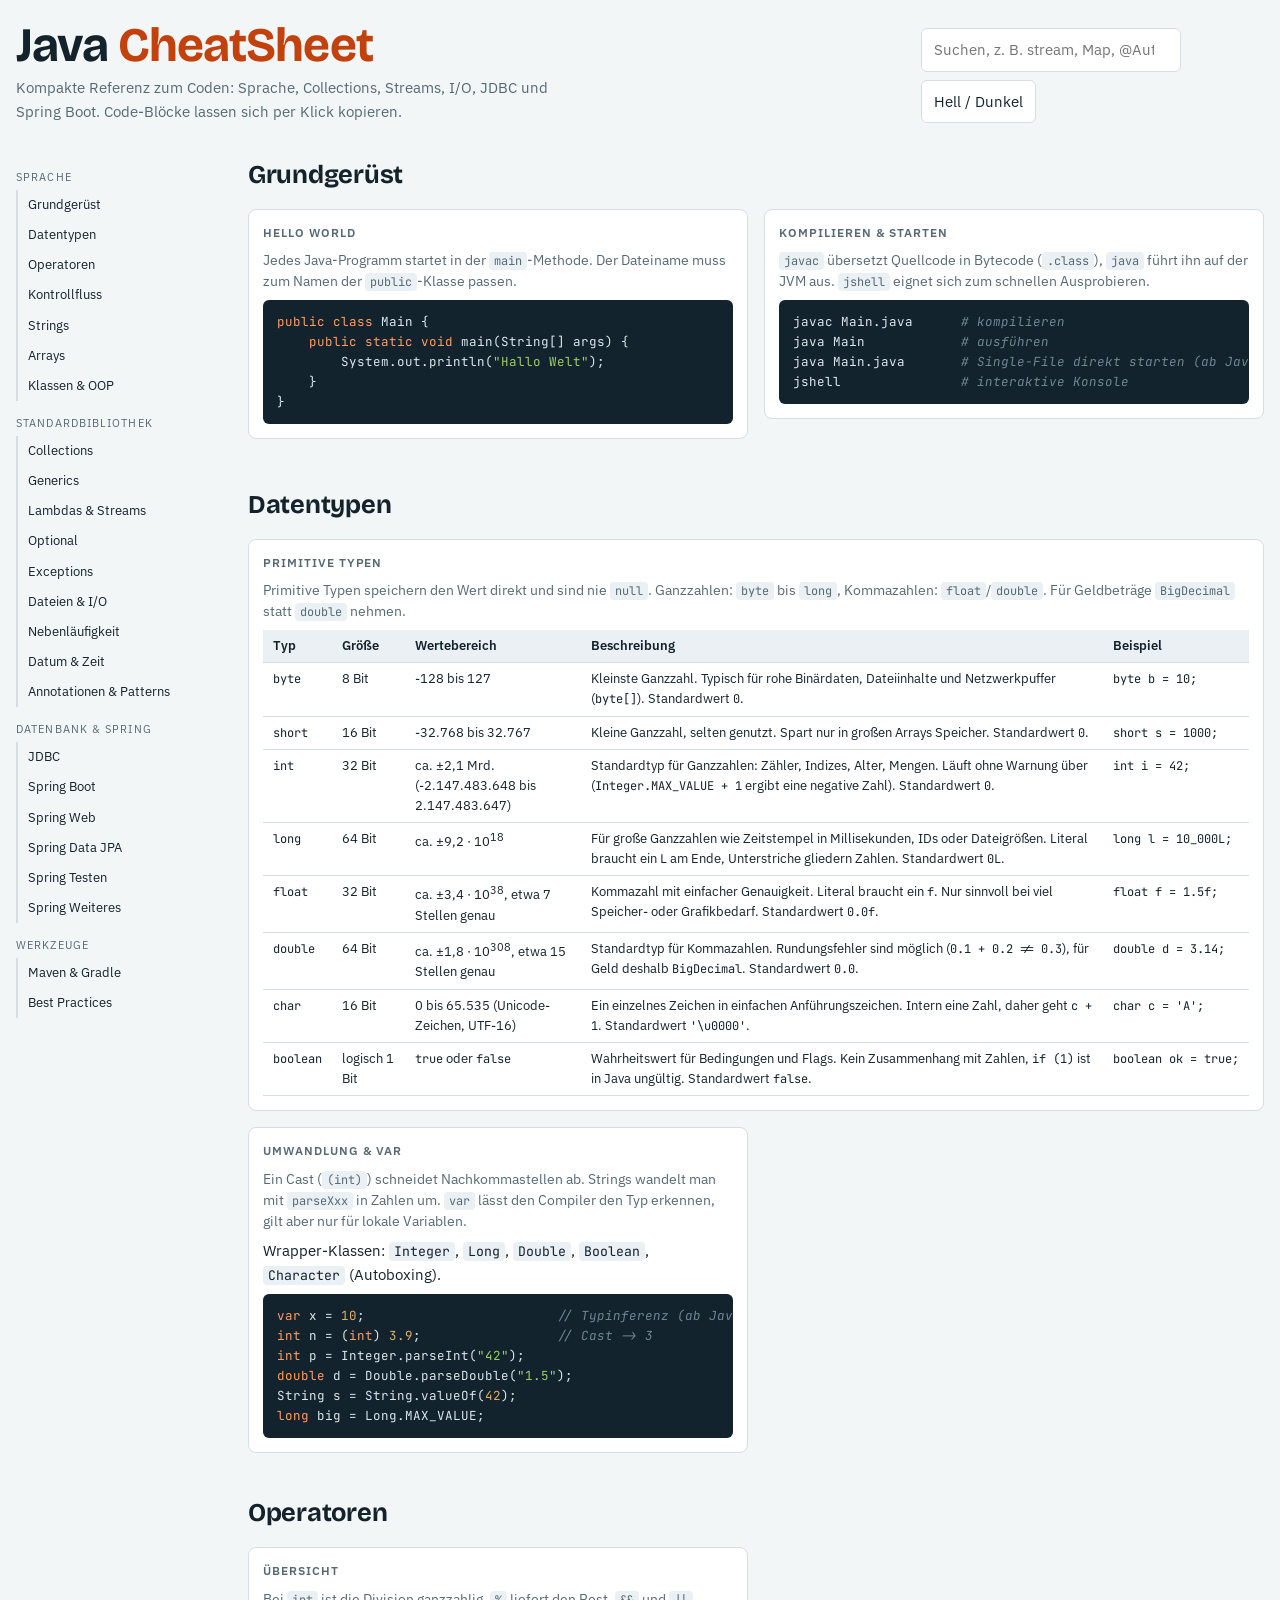
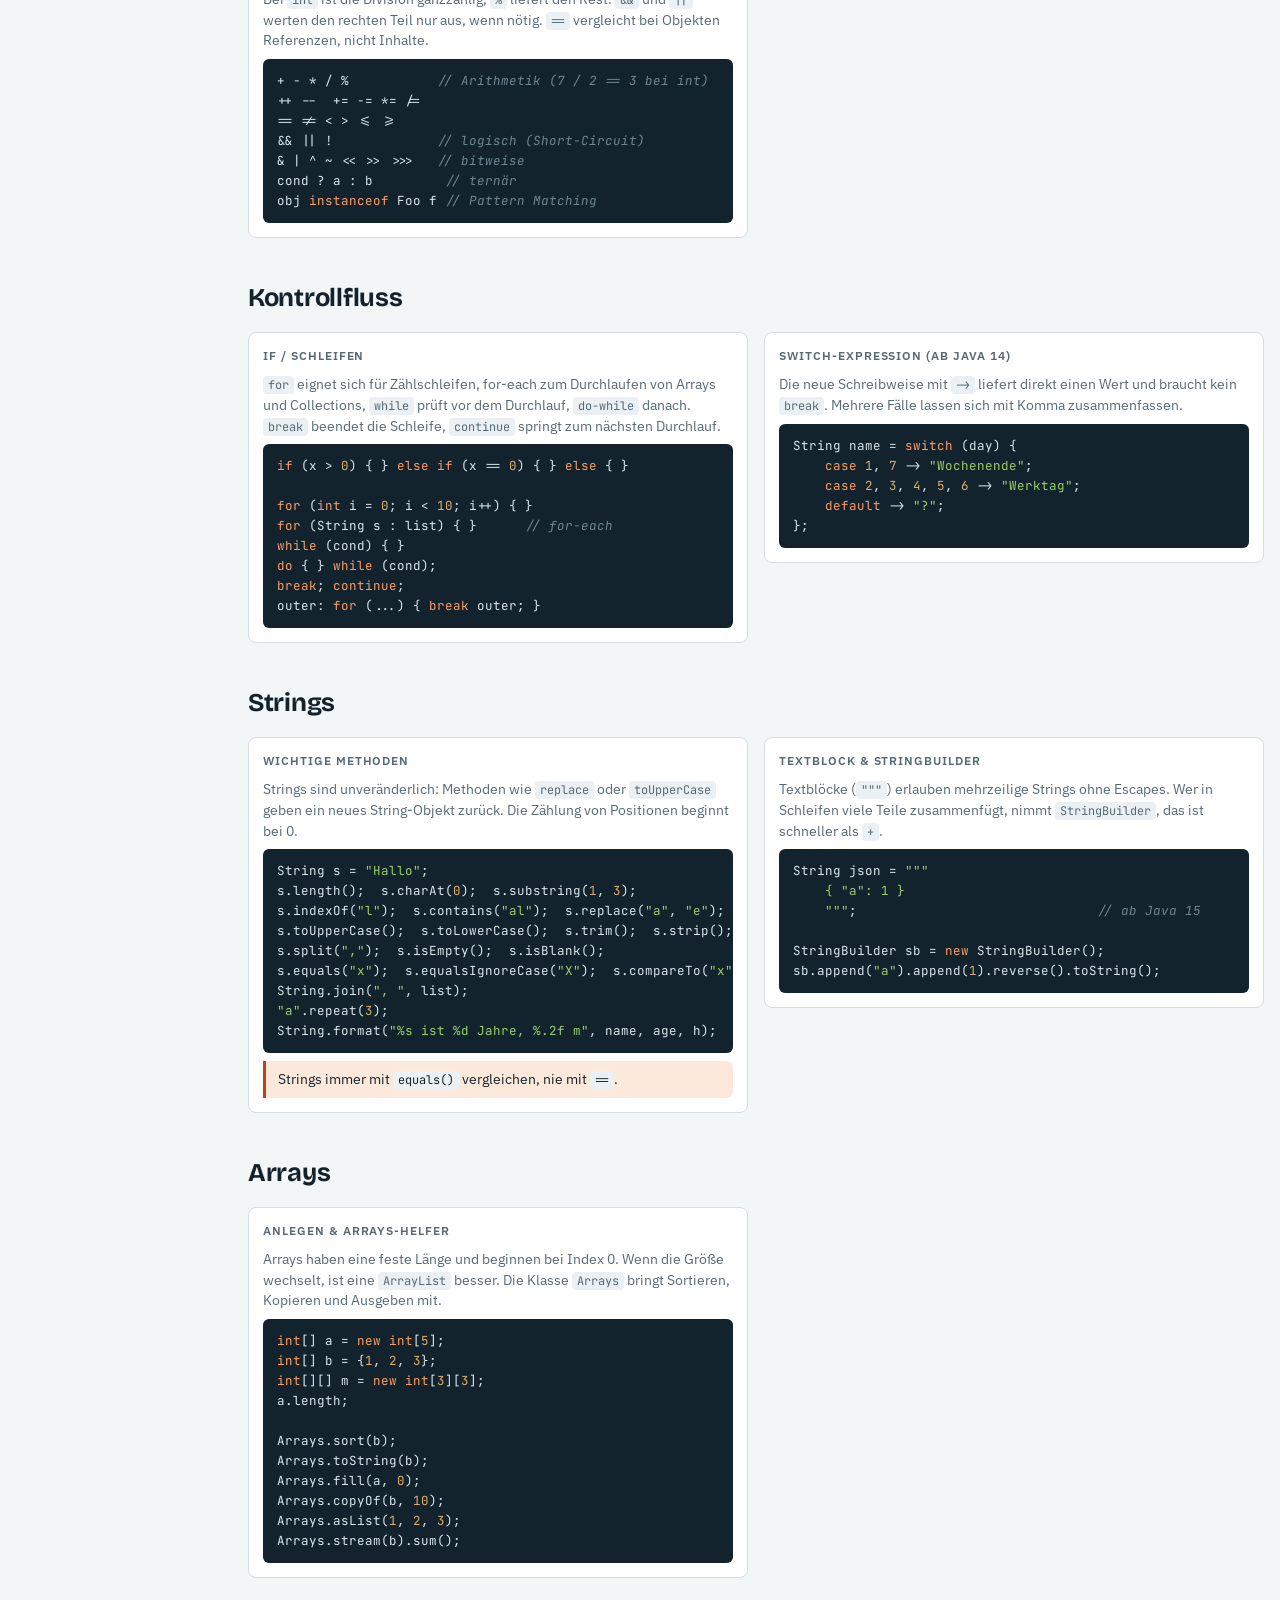
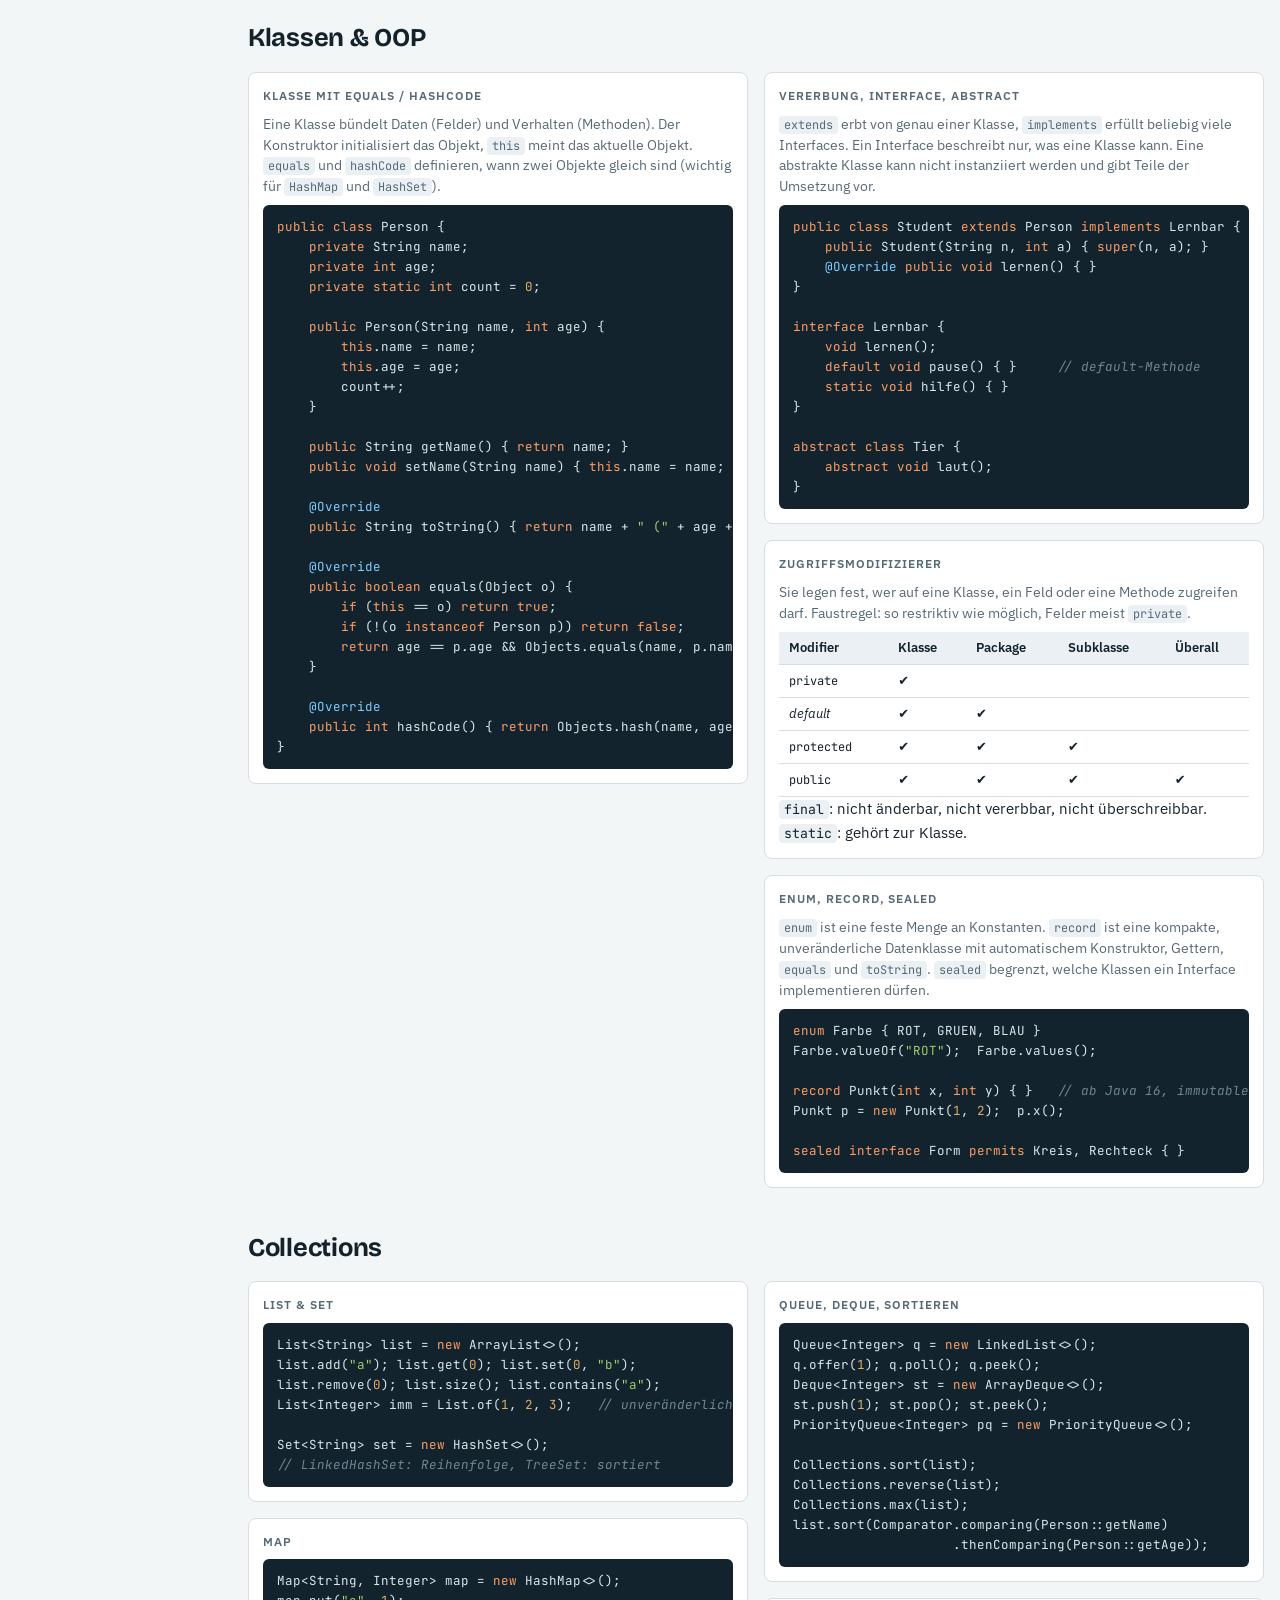
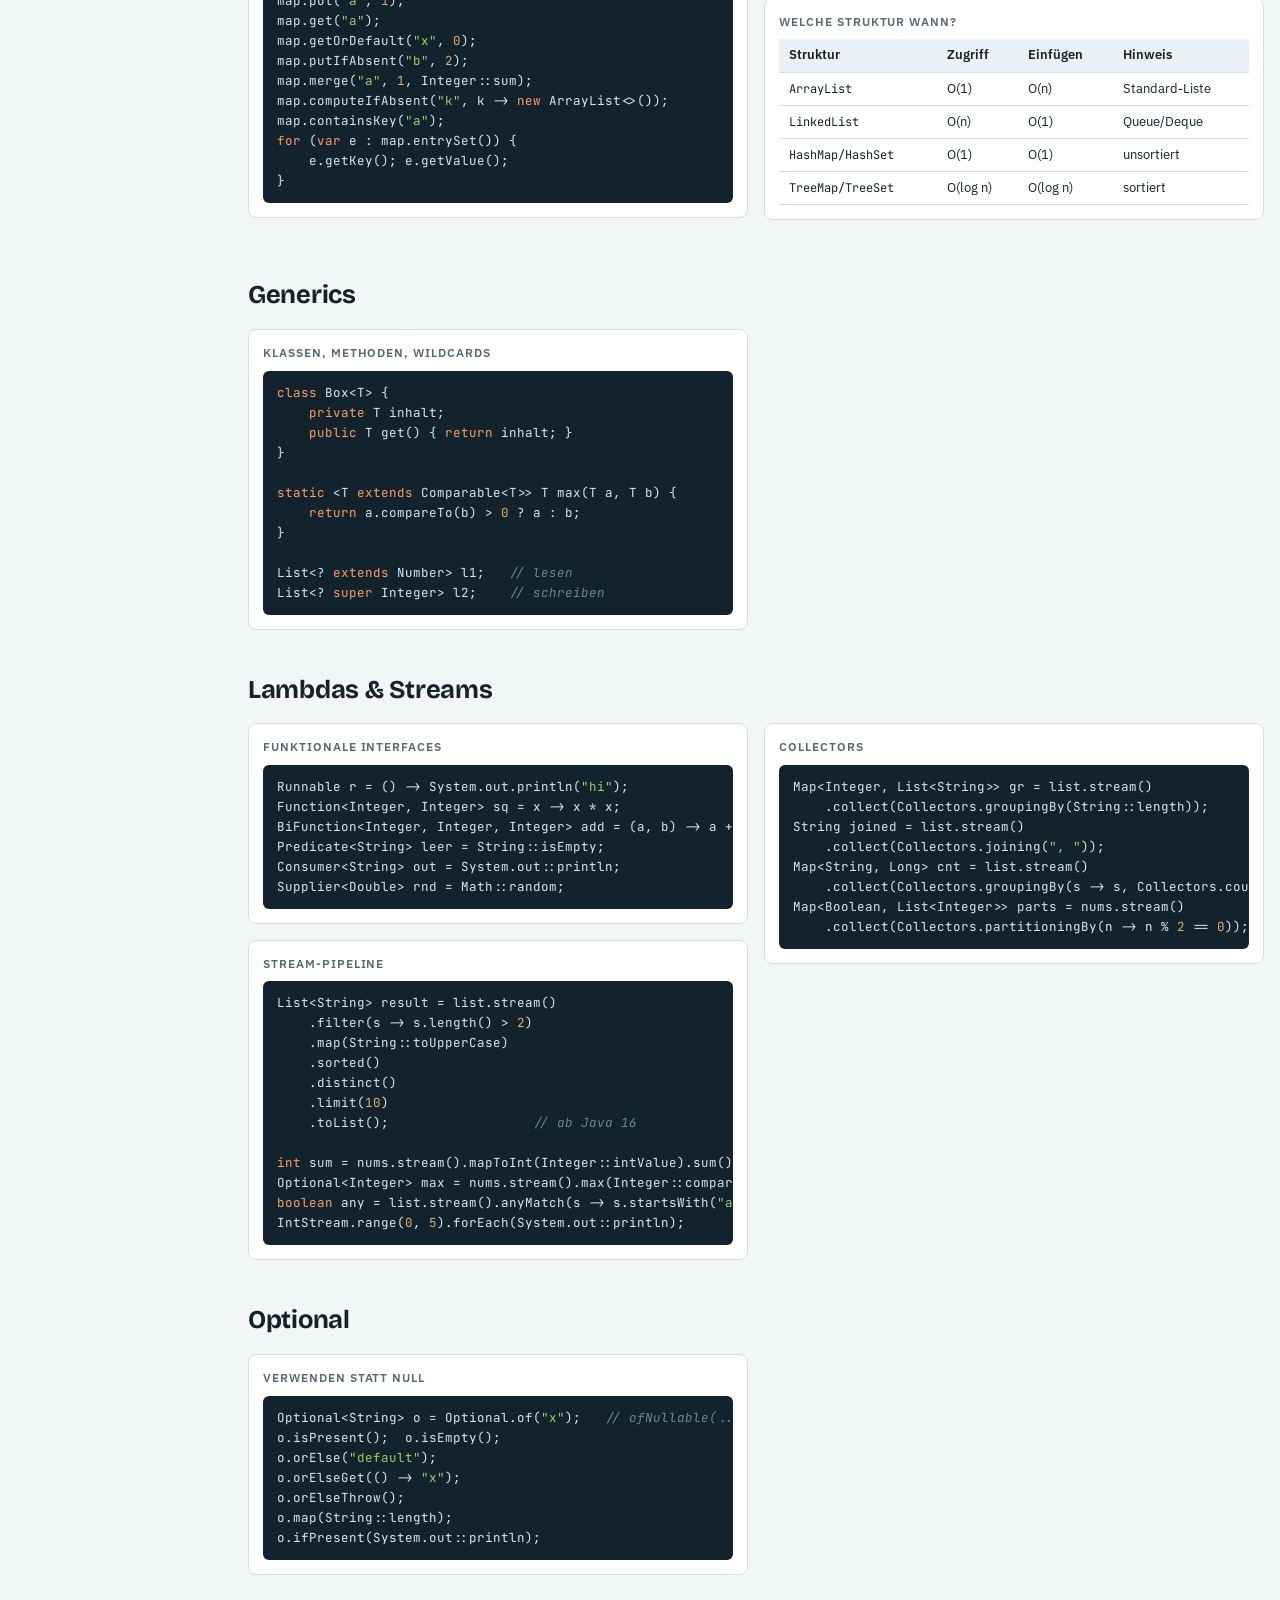
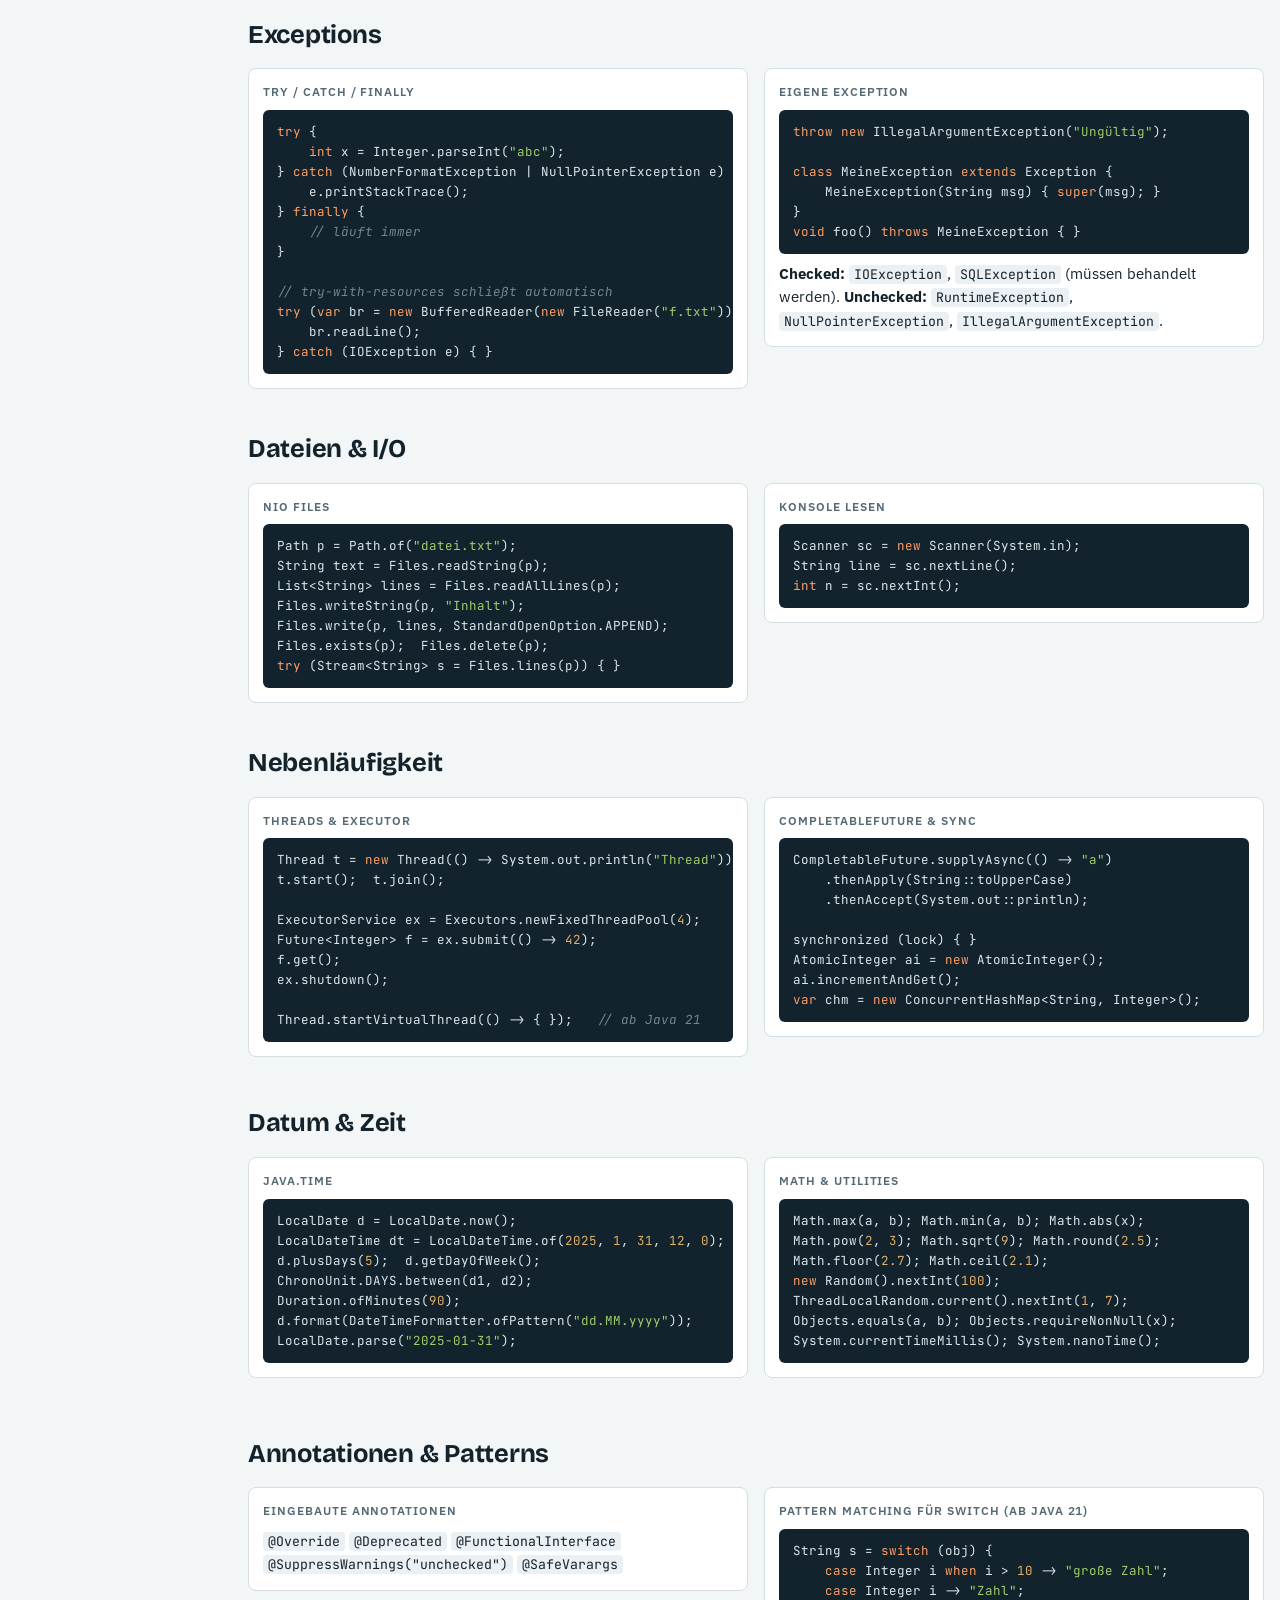
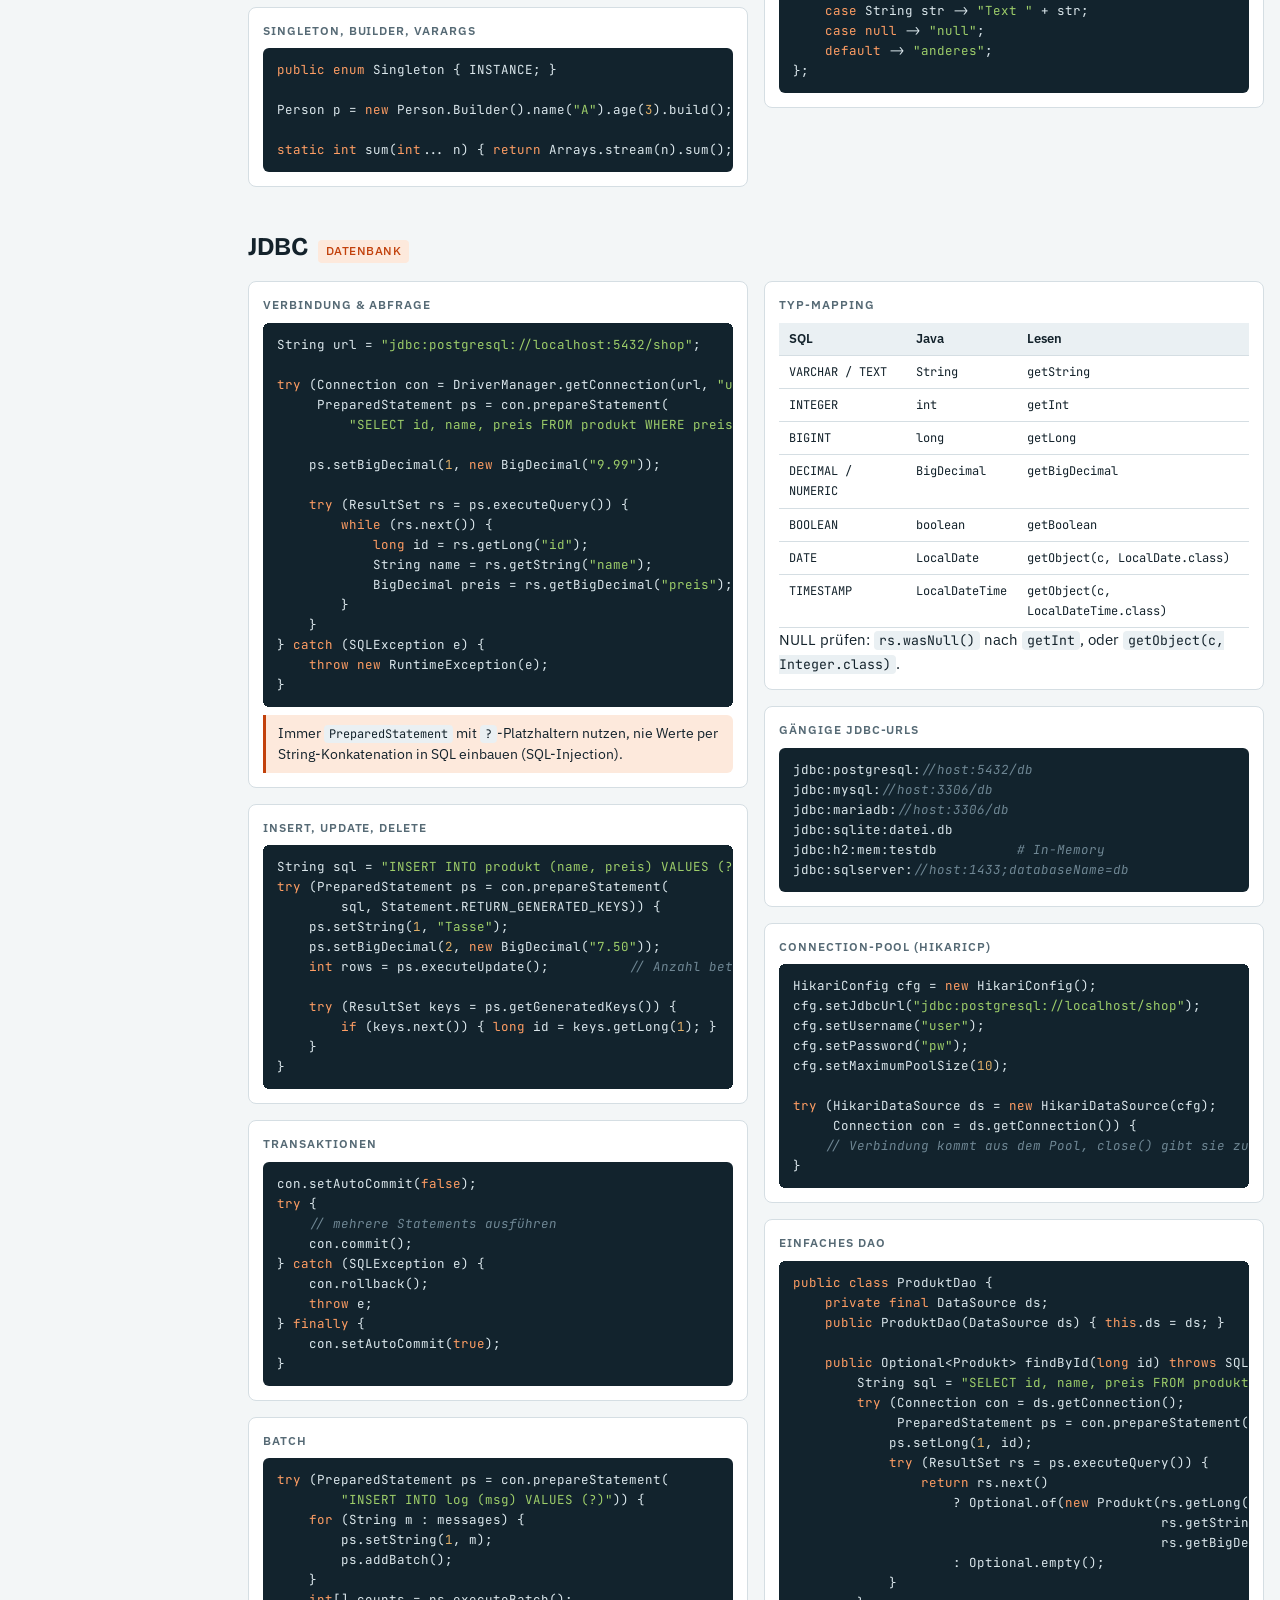
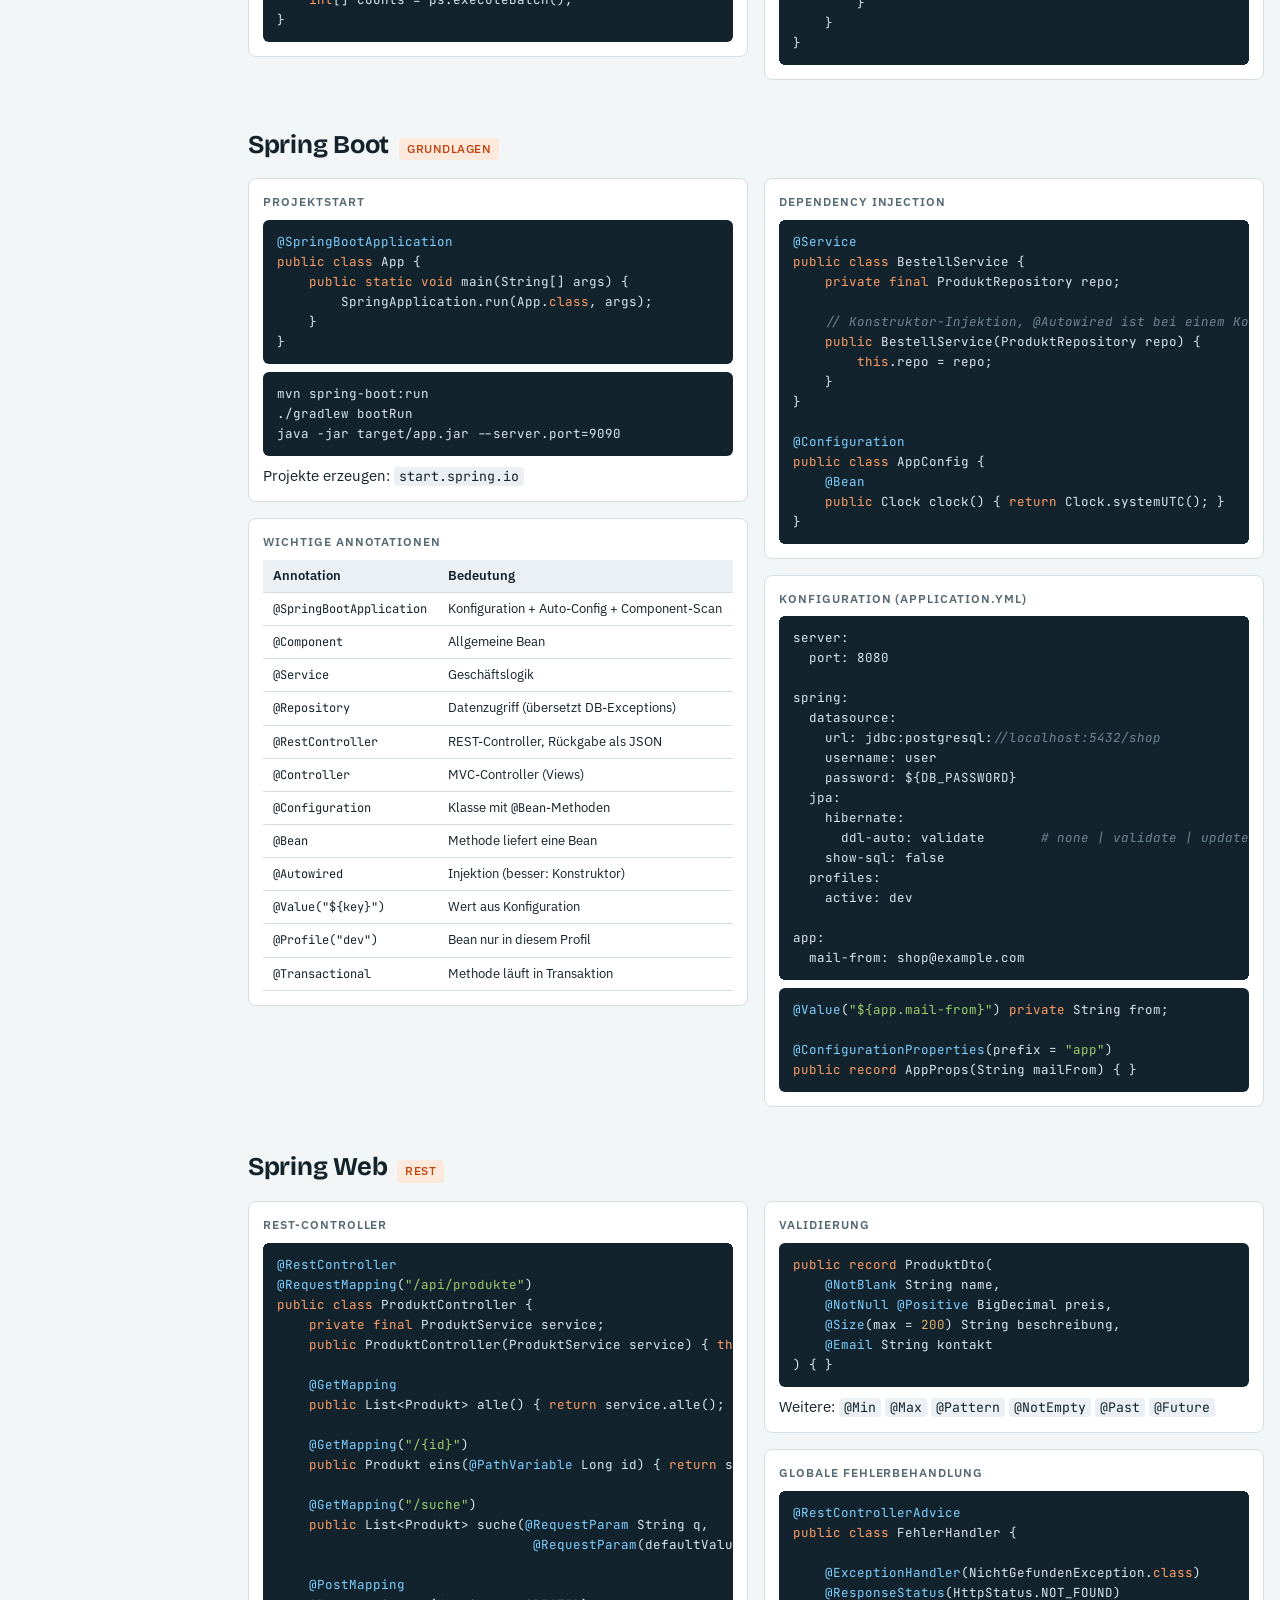
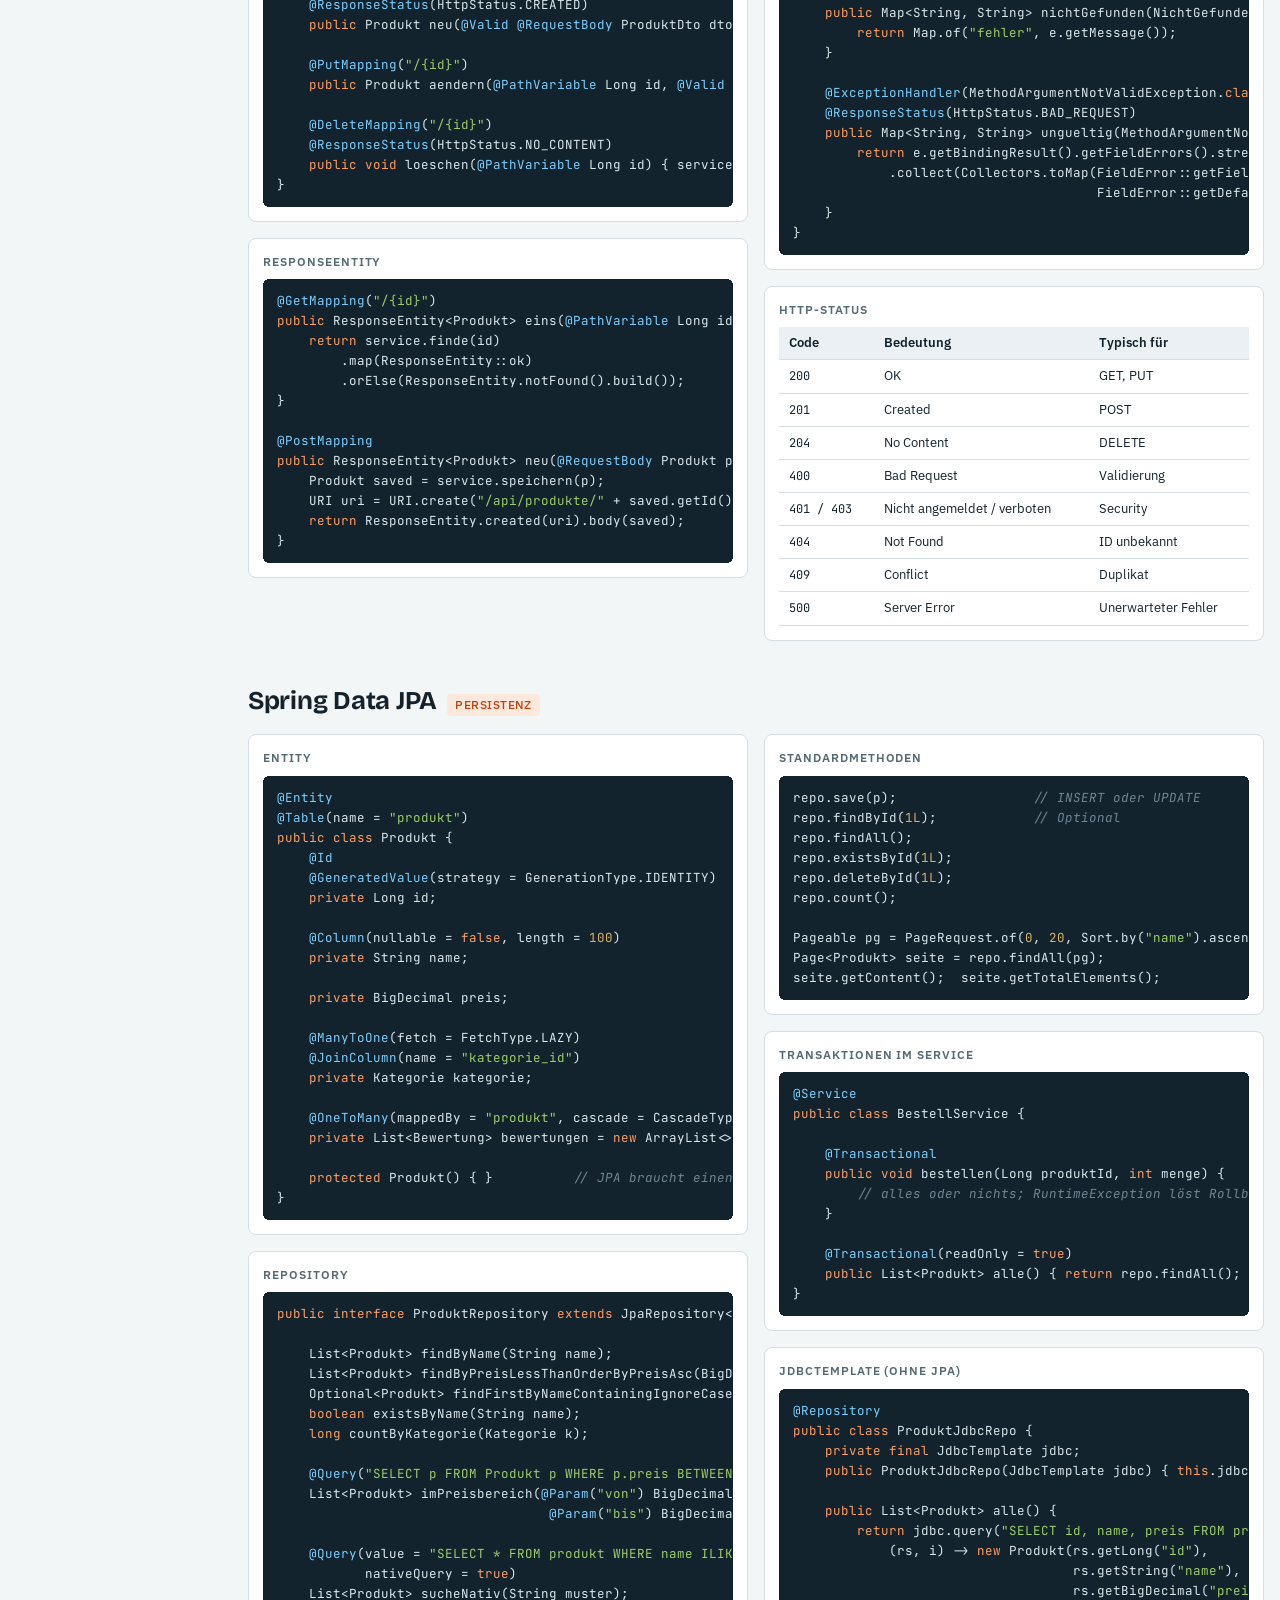
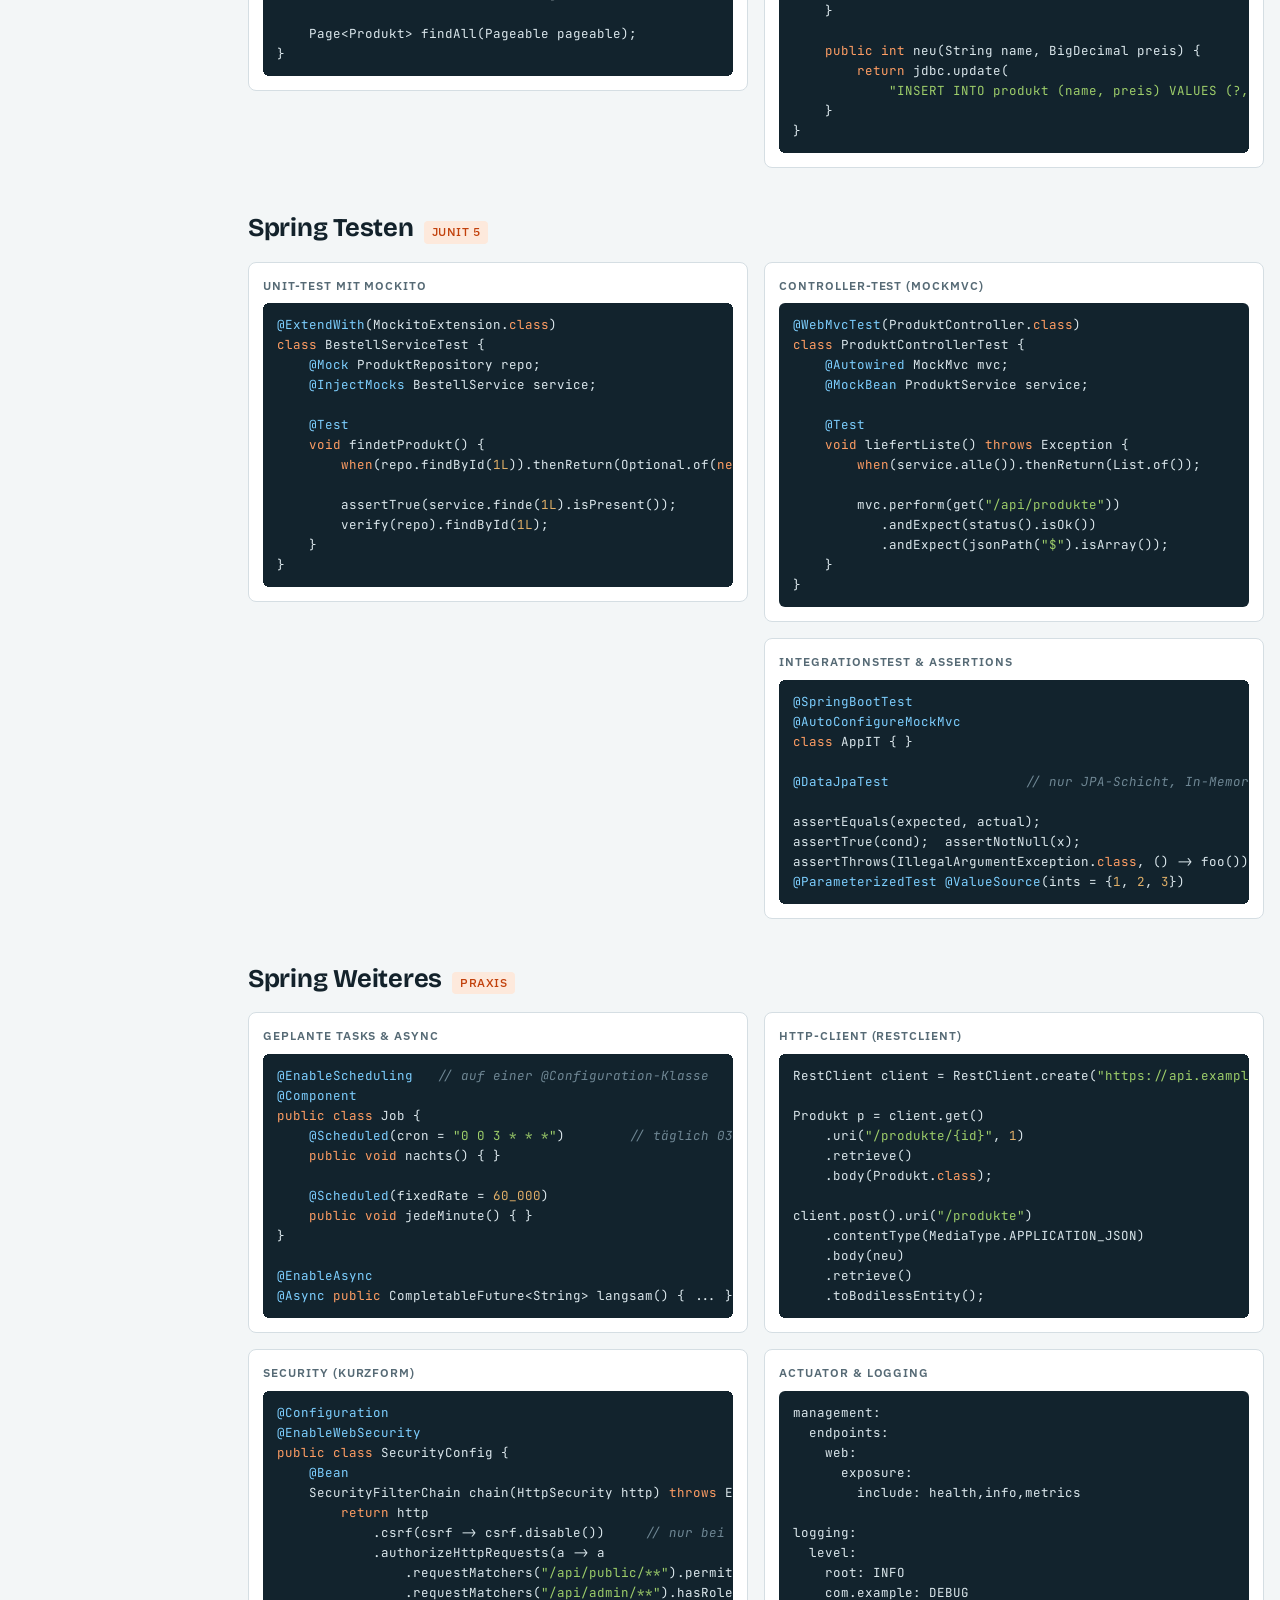
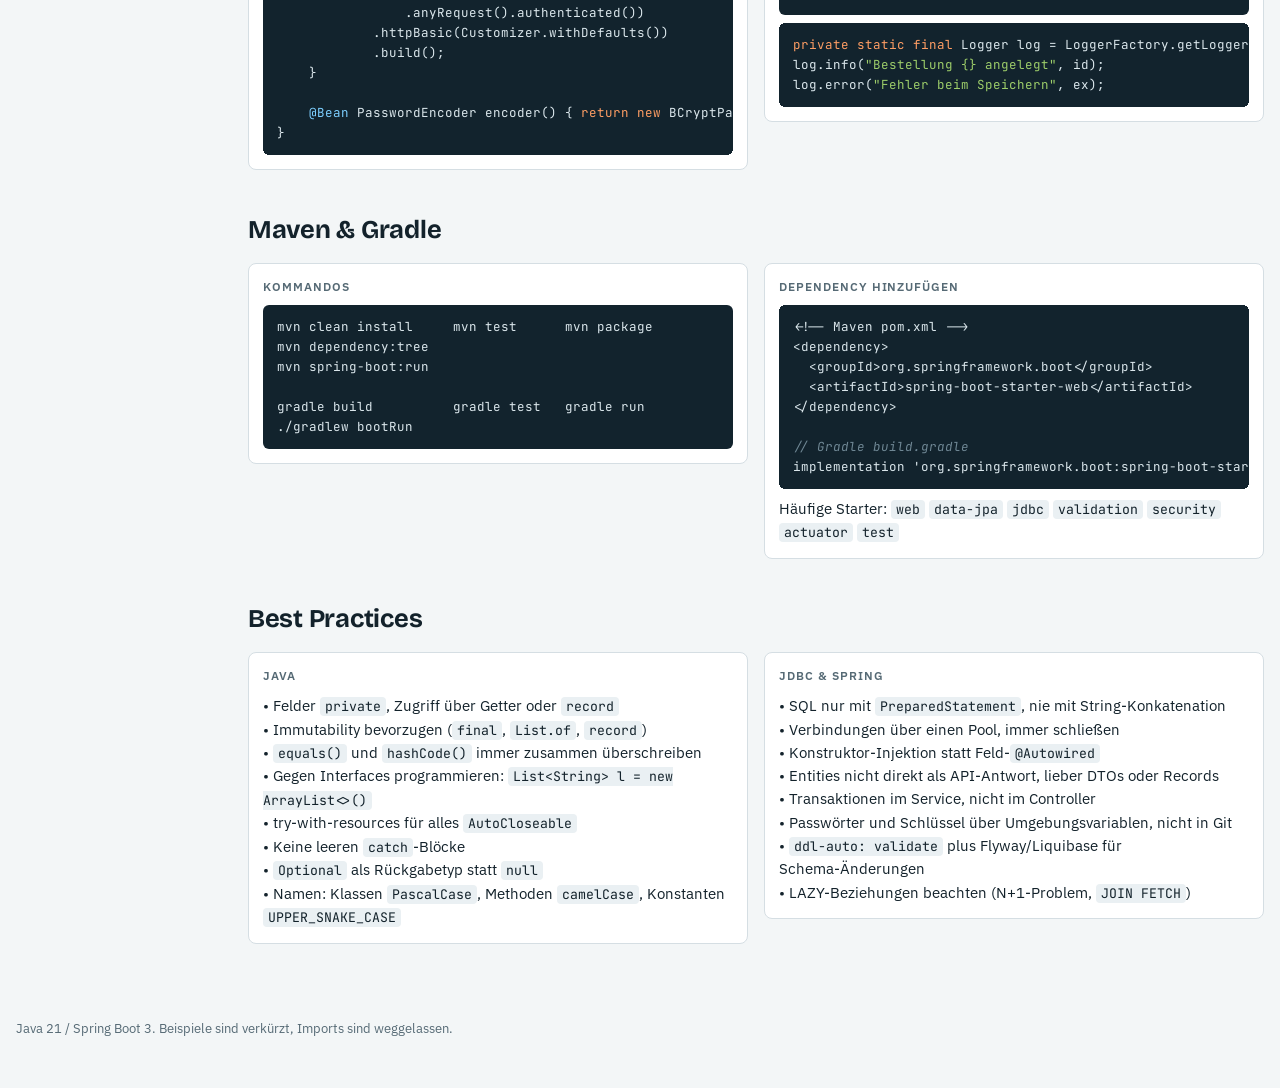
==== java-cheatsheet-website.html @ 3c98b079 "Add standalone HTML version of Java cheat sheet for website hosting Co-Authored-By: Claude Sonnet 5." ====
<!doctype html>
<html lang="de">
<head>
<meta charset="utf-8">
<meta name="viewport" content="width=device-width, initial-scale=1">
<title>Java CheatSheet</title>
<link rel="preconnect" href="https://fonts.googleapis.com">
<link rel="preconnect" href="https://fonts.gstatic.com" crossorigin>
<link rel="stylesheet" href="https://fonts.googleapis.com/css2?family=Bricolage+Grotesque:wght@600;700&family=IBM+Plex+Sans:wght@400;500;600&family=JetBrains+Mono:wght@400;500&display=swap">
<style>
/* Layout: sticky Themen-Navigation links, Snippet-Karten in mehrspaltigem Fluss rechts */
:root{
  --bg:#f3f6f7; --surface:#ffffff; --fg:#13222b; --muted:#566a75; --line:#d5dee3;
  --accent:#c2410c; --accent-soft:#fde9dc; --code-bg:#12232d; --code-fg:#dbe7ec;
  --k:#ff9e64; --s:#9ece6a; --c:#6f8794; --a:#7dcfff; --n:#e0af68; --tbl:#eaf0f3;
  --f-display:'Bricolage Grotesque','Segoe UI',system-ui,sans-serif;
  --f-body:'IBM Plex Sans','Segoe UI',system-ui,sans-serif;
  --f-mono:'JetBrains Mono',ui-monospace,'SFMono-Regular',Menlo,Consolas,monospace;
}
@media (prefers-color-scheme: dark){
  :root:not([data-theme="light"]){
    --bg:#0e1a21; --surface:#14252e; --fg:#e4edf1; --muted:#93a7b2; --line:#26404c;
    --accent:#ff8a4c; --accent-soft:#3a2418; --code-bg:#0a141a; --code-fg:#d3e1e8;
    --tbl:#1a2f3a; color-scheme:dark;
  }
}
:root[data-theme="dark"]{
  --bg:#0e1a21; --surface:#14252e; --fg:#e4edf1; --muted:#93a7b2; --line:#26404c;
  --accent:#ff8a4c; --accent-soft:#3a2418; --code-bg:#0a141a; --code-fg:#d3e1e8;
  --tbl:#1a2f3a; color-scheme:dark;
}
*{box-sizing:border-box}
html{scroll-behavior:smooth}
body{background:var(--bg);color:var(--fg);font-family:var(--f-body);font-size:15px;line-height:1.55;padding-inline:16px;padding-block:20px 48px}
.wrap{max-width:1320px;margin-inline:auto;display:grid;grid-template-columns:minmax(0,1fr);gap:20px}
@media(min-width:960px){.wrap{grid-template-columns:200px minmax(0,1fr);gap:32px}}
header.top{grid-column:1/-1;display:flex;flex-wrap:wrap;align-items:flex-end;justify-content:space-between;gap:16px}
h1{font-family:var(--f-display);font-size:clamp(2rem,5vw,3rem);line-height:1.05;margin:0;letter-spacing:-.02em;text-wrap:balance}
h1 span{color:var(--accent)}
.sub{color:var(--muted);margin:6px 0 0;max-width:60ch}
.tools{display:flex;gap:8px;align-items:center;flex-wrap:wrap}
input[type=search]{font:inherit;padding:9px 12px;border:1px solid var(--line);background:var(--surface);color:var(--fg);border-radius:6px;width:min(100%,260px)}
button{font:inherit;cursor:pointer}
.btn{padding:9px 12px;border:1px solid var(--line);background:var(--surface);color:var(--fg);border-radius:6px}
:focus-visible{outline:2px solid var(--accent);outline-offset:2px}
nav{min-width:0}
nav ul{list-style:none;margin:0;padding:0;display:flex;gap:6px;overflow-x:auto;padding-bottom:6px}
nav a{display:block;white-space:nowrap;padding:5px 10px;border:1px solid var(--line);border-radius:999px;color:var(--fg);text-decoration:none;font-size:13px;background:var(--surface)}
nav a:hover{border-color:var(--accent);color:var(--accent)}
@media(min-width:960px){
  nav{position:sticky;top:16px;align-self:start;max-height:calc(100vh - 32px);overflow-y:auto}
  nav ul{flex-direction:column;gap:0;overflow:visible}
  nav a{border:0;border-radius:4px;border-left:2px solid var(--line);border-top-left-radius:0;border-bottom-left-radius:0;background:transparent;padding:5px 10px}
  nav a:hover{border-left-color:var(--accent);background:var(--accent-soft)}
  nav .grp{margin:14px 0 4px;font-size:11px;letter-spacing:.1em;text-transform:uppercase;color:var(--muted)}
}
nav .grp{display:none}
@media(min-width:960px){nav .grp{display:block}}
main{min-width:0}
section{margin-bottom:40px;scroll-margin-top:16px}
h2{font-family:var(--f-display);font-size:1.6rem;margin:0 0 14px;letter-spacing:-.01em;display:flex;align-items:baseline;gap:10px;flex-wrap:wrap}
h2 small{font-family:var(--f-body);font-size:12px;font-weight:500;color:var(--accent);background:var(--accent-soft);padding:2px 8px;border-radius:4px;letter-spacing:.04em;text-transform:uppercase}
.grid{columns:2 380px;column-gap:16px}
.blk{break-inside:avoid;background:var(--surface);border:1px solid var(--line);border-radius:8px;padding:14px;margin:0 0 16px;min-width:0}
.blk.wide{column-span:all}
.blk h3{margin:0 0 8px;font-size:12px;letter-spacing:.08em;text-transform:uppercase;color:var(--muted);font-weight:600}
.blk p{margin:0 0 8px}
.blk p:last-child{margin-bottom:0}
.blk p.ex{color:var(--muted);font-size:13.5px}
.code{position:relative;margin:0 0 8px}
.code:last-child{margin-bottom:0}
pre{margin:0;background:var(--code-bg);color:var(--code-fg);border-radius:6px;padding:12px 14px;overflow-x:auto;font-family:var(--f-mono);font-size:12.5px;line-height:1.6;tab-size:4}
pre code{font:inherit}
.cp{position:absolute;top:6px;right:6px;font-size:11px;padding:2px 8px;border-radius:4px;border:1px solid #3a5564;background:#1b3340;color:#cfe0e8;opacity:0}
.code:hover .cp,.cp:focus-visible{opacity:1}
@media(hover:none){.cp{opacity:.85}}
.k{color:var(--k)}.s{color:var(--s)}.c{color:var(--c);font-style:italic}.a{color:var(--a)}.n{color:var(--n)}
code.i{font-family:var(--f-mono);font-size:.88em;background:var(--tbl);padding:1px 5px;border-radius:4px}
.tw{overflow-x:auto}
table{border-collapse:collapse;width:100%;font-size:13px}
th,td{text-align:left;padding:6px 10px;border-bottom:1px solid var(--line);vertical-align:top}
th{background:var(--tbl);font-weight:600;white-space:nowrap}
.wide td:nth-child(4){min-width:240px}
.wide td:nth-child(5){white-space:nowrap}
td code{font-family:var(--f-mono);font-size:12px}
.note{border-left:3px solid var(--accent);background:var(--accent-soft);padding:8px 12px;border-radius:0 6px 6px 0;font-size:13.5px;margin:0 0 8px}
.empty{color:var(--muted);padding:24px 0}
.hide{display:none!important}
footer{grid-column:1/-1;color:var(--muted);font-size:13px}
@media (prefers-reduced-motion: reduce){html{scroll-behavior:auto}}
body{margin:0}
[hidden]{display:none!important}
</style>
</head>
<body>
<div class="wrap">
<header class="top">
  <div>
    <h1>Java <span>CheatSheet</span></h1>
    <p class="sub">Kompakte Referenz zum Coden: Sprache, Collections, Streams, I/O, JDBC und Spring Boot. Code-Blöcke lassen sich per Klick kopieren.</p>
  </div>
  <div class="tools">
    <input type="search" id="q" placeholder="Suchen, z. B. stream, Map, @Autowired" aria-label="Cheatsheet durchsuchen">
    <button class="btn" id="theme" type="button" aria-label="Farbschema wechseln">Hell / Dunkel</button>
  </div>
</header>
<nav aria-label="Themen"><ul id="nav"></ul></nav>
<main id="main">

<section id="grundgeruest" data-grp="Sprache"><h2>Grundgerüst</h2><div class="grid">
<div class="blk"><h3>Hello World</h3><p class="ex">Jedes Java-Programm startet in der <code class="i">main</code>-Methode. Der Dateiname muss zum Namen der <code class="i">public</code>-Klasse passen.</p>
<pre><code>public class Main {
    public static void main(String[] args) {
        System.out.println("Hallo Welt");
    }
}</code></pre></div>
<div class="blk"><h3>Kompilieren &amp; starten</h3><p class="ex"><code class="i">javac</code> übersetzt Quellcode in Bytecode (<code class="i">.class</code>), <code class="i">java</code> führt ihn auf der JVM aus. <code class="i">jshell</code> eignet sich zum schnellen Ausprobieren.</p>
<pre data-lang="sh"><code>javac Main.java      # kompilieren
java Main            # ausführen
java Main.java       # Single-File direkt starten (ab Java 11)
jshell               # interaktive Konsole</code></pre></div>
</div></section>

<section id="datentypen" data-grp="Sprache"><h2>Datentypen</h2><div class="grid">
<div class="blk wide"><h3>Primitive Typen</h3><p class="ex">Primitive Typen speichern den Wert direkt und sind nie <code class="i">null</code>. Ganzzahlen: <code class="i">byte</code> bis <code class="i">long</code>, Kommazahlen: <code class="i">float</code>/<code class="i">double</code>. Für Geldbeträge <code class="i">BigDecimal</code> statt <code class="i">double</code> nehmen.</p><div class="tw"><table>
<tr><th>Typ</th><th>Größe</th><th>Wertebereich</th><th>Beschreibung</th><th>Beispiel</th></tr>
<tr><td><code>byte</code></td><td>8 Bit</td><td>-128 bis 127</td><td>Kleinste Ganzzahl. Typisch für rohe Binärdaten, Dateiinhalte und Netzwerkpuffer (<code>byte[]</code>). Standardwert <code>0</code>.</td><td><code>byte b = 10;</code></td></tr><tr><td><code>short</code></td><td>16 Bit</td><td>-32.768 bis 32.767</td><td>Kleine Ganzzahl, selten genutzt. Spart nur in großen Arrays Speicher. Standardwert <code>0</code>.</td><td><code>short s = 1000;</code></td></tr><tr><td><code>int</code></td><td>32 Bit</td><td>ca. ±2,1 Mrd.<br>(-2.147.483.648 bis 2.147.483.647)</td><td>Standardtyp für Ganzzahlen: Zähler, Indizes, Alter, Mengen. Läuft ohne Warnung über (<code>Integer.MAX_VALUE + 1</code> ergibt eine negative Zahl). Standardwert <code>0</code>.</td><td><code>int i = 42;</code></td></tr><tr><td><code>long</code></td><td>64 Bit</td><td>ca. ±9,2 · 10<sup>18</sup></td><td>Für große Ganzzahlen wie Zeitstempel in Millisekunden, IDs oder Dateigrößen. Literal braucht ein <code>L</code> am Ende, Unterstriche gliedern Zahlen. Standardwert <code>0L</code>.</td><td><code>long l = 10_000L;</code></td></tr><tr><td><code>float</code></td><td>32 Bit</td><td>ca. ±3,4 · 10<sup>38</sup>, etwa 7 Stellen genau</td><td>Kommazahl mit einfacher Genauigkeit. Literal braucht ein <code>f</code>. Nur sinnvoll bei viel Speicher- oder Grafikbedarf. Standardwert <code>0.0f</code>.</td><td><code>float f = 1.5f;</code></td></tr><tr><td><code>double</code></td><td>64 Bit</td><td>ca. ±1,8 · 10<sup>308</sup>, etwa 15 Stellen genau</td><td>Standardtyp für Kommazahlen. Rundungsfehler sind möglich (<code>0.1 + 0.2 != 0.3</code>), für Geld deshalb <code>BigDecimal</code>. Standardwert <code>0.0</code>.</td><td><code>double d = 3.14;</code></td></tr><tr><td><code>char</code></td><td>16 Bit</td><td>0 bis 65.535 (Unicode-Zeichen, UTF-16)</td><td>Ein einzelnes Zeichen in einfachen Anführungszeichen. Intern eine Zahl, daher geht <code>c + 1</code>. Standardwert <code>'\u0000'</code>.</td><td><code>char c = 'A';</code></td></tr><tr><td><code>boolean</code></td><td>logisch 1 Bit</td><td><code>true</code> oder <code>false</code></td><td>Wahrheitswert für Bedingungen und Flags. Kein Zusammenhang mit Zahlen, <code>if (1)</code> ist in Java ungültig. Standardwert <code>false</code>.</td><td><code>boolean ok = true;</code></td></tr>
</table></div></div>
<div class="blk"><h3>Umwandlung &amp; var</h3><p class="ex">Ein Cast (<code class="i">(int)</code>) schneidet Nachkommastellen ab. Strings wandelt man mit <code class="i">parseXxx</code> in Zahlen um. <code class="i">var</code> lässt den Compiler den Typ erkennen, gilt aber nur für lokale Variablen.</p>
<p>Wrapper-Klassen: <code class="i">Integer</code>, <code class="i">Long</code>, <code class="i">Double</code>, <code class="i">Boolean</code>, <code class="i">Character</code> (Autoboxing).</p>
<pre><code>var x = 10;                        // Typinferenz (ab Java 10)
int n = (int) 3.9;                 // Cast -> 3
int p = Integer.parseInt("42");
double d = Double.parseDouble("1.5");
String s = String.valueOf(42);
long big = Long.MAX_VALUE;</code></pre></div>
</div></section>

<section id="operatoren" data-grp="Sprache"><h2>Operatoren</h2><div class="grid">
<div class="blk"><h3>Übersicht</h3><p class="ex">Bei <code class="i">int</code> ist die Division ganzzahlig, <code class="i">%</code> liefert den Rest. <code class="i">&amp;&amp;</code> und <code class="i">||</code> werten den rechten Teil nur aus, wenn nötig. <code class="i">==</code> vergleicht bei Objekten Referenzen, nicht Inhalte.</p>
<pre><code>+ - * / %           // Arithmetik (7 / 2 == 3 bei int)
++ --  += -= *= /=
== != &lt; &gt; &lt;= &gt;=
&amp;&amp; || !             // logisch (Short-Circuit)
&amp; | ^ ~ &lt;&lt; &gt;&gt; &gt;&gt;&gt;   // bitweise
cond ? a : b         // ternär
obj instanceof Foo f // Pattern Matching</code></pre></div>
</div></section>

<section id="kontrollfluss" data-grp="Sprache"><h2>Kontrollfluss</h2><div class="grid">
<div class="blk"><h3>if / Schleifen</h3><p class="ex"><code class="i">for</code> eignet sich für Zählschleifen, for-each zum Durchlaufen von Arrays und Collections, <code class="i">while</code> prüft vor dem Durchlauf, <code class="i">do-while</code> danach. <code class="i">break</code> beendet die Schleife, <code class="i">continue</code> springt zum nächsten Durchlauf.</p>
<pre><code>if (x &gt; 0) { } else if (x == 0) { } else { }

for (int i = 0; i &lt; 10; i++) { }
for (String s : list) { }      // for-each
while (cond) { }
do { } while (cond);
break; continue;
outer: for (...) { break outer; }</code></pre></div>
<div class="blk"><h3>switch-Expression (ab Java 14)</h3><p class="ex">Die neue Schreibweise mit <code class="i">-&gt;</code> liefert direkt einen Wert und braucht kein <code class="i">break</code>. Mehrere Fälle lassen sich mit Komma zusammenfassen.</p>
<pre><code>String name = switch (day) {
    case 1, 7 -&gt; "Wochenende";
    case 2, 3, 4, 5, 6 -&gt; "Werktag";
    default -&gt; "?";
};</code></pre></div>
</div></section>

<section id="strings" data-grp="Sprache"><h2>Strings</h2><div class="grid">
<div class="blk"><h3>Wichtige Methoden</h3><p class="ex">Strings sind unveränderlich: Methoden wie <code class="i">replace</code> oder <code class="i">toUpperCase</code> geben ein neues String-Objekt zurück. Die Zählung von Positionen beginnt bei 0.</p>
<pre><code>String s = "Hallo";
s.length();  s.charAt(0);  s.substring(1, 3);
s.indexOf("l");  s.contains("al");  s.replace("a", "e");
s.toUpperCase();  s.toLowerCase();  s.trim();  s.strip();
s.split(",");  s.isEmpty();  s.isBlank();
s.equals("x");  s.equalsIgnoreCase("X");  s.compareTo("x");
String.join(", ", list);
"a".repeat(3);
String.format("%s ist %d Jahre, %.2f m", name, age, h);</code></pre>
<p class="note">Strings immer mit <code class="i">equals()</code> vergleichen, nie mit <code class="i">==</code>.</p></div>
<div class="blk"><h3>Textblock &amp; StringBuilder</h3><p class="ex">Textblöcke (<code class="i">"""</code>) erlauben mehrzeilige Strings ohne Escapes. Wer in Schleifen viele Teile zusammenfügt, nimmt <code class="i">StringBuilder</code>, das ist schneller als <code class="i">+</code>.</p>
<pre><code>String json = """
    { "a": 1 }
    """;                              // ab Java 15

StringBuilder sb = new StringBuilder();
sb.append("a").append(1).reverse().toString();</code></pre></div>
</div></section>

<section id="arrays" data-grp="Sprache"><h2>Arrays</h2><div class="grid">
<div class="blk"><h3>Anlegen &amp; Arrays-Helfer</h3><p class="ex">Arrays haben eine feste Länge und beginnen bei Index 0. Wenn die Größe wechselt, ist eine <code class="i">ArrayList</code> besser. Die Klasse <code class="i">Arrays</code> bringt Sortieren, Kopieren und Ausgeben mit.</p>
<pre><code>int[] a = new int[5];
int[] b = {1, 2, 3};
int[][] m = new int[3][3];
a.length;

Arrays.sort(b);
Arrays.toString(b);
Arrays.fill(a, 0);
Arrays.copyOf(b, 10);
Arrays.asList(1, 2, 3);
Arrays.stream(b).sum();</code></pre></div>
</div></section>

<section id="oop" data-grp="Sprache"><h2>Klassen &amp; OOP</h2><div class="grid">
<div class="blk"><h3>Klasse mit equals / hashCode</h3><p class="ex">Eine Klasse bündelt Daten (Felder) und Verhalten (Methoden). Der Konstruktor initialisiert das Objekt, <code class="i">this</code> meint das aktuelle Objekt. <code class="i">equals</code> und <code class="i">hashCode</code> definieren, wann zwei Objekte gleich sind (wichtig für <code class="i">HashMap</code> und <code class="i">HashSet</code>).</p>
<pre><code>public class Person {
    private String name;
    private int age;
    private static int count = 0;

    public Person(String name, int age) {
        this.name = name;
        this.age = age;
        count++;
    }

    public String getName() { return name; }
    public void setName(String name) { this.name = name; }

    @Override
    public String toString() { return name + " (" + age + ")"; }

    @Override
    public boolean equals(Object o) {
        if (this == o) return true;
        if (!(o instanceof Person p)) return false;
        return age == p.age &amp;&amp; Objects.equals(name, p.name);
    }

    @Override
    public int hashCode() { return Objects.hash(name, age); }
}</code></pre></div>
<div class="blk"><h3>Vererbung, Interface, abstract</h3><p class="ex"><code class="i">extends</code> erbt von genau einer Klasse, <code class="i">implements</code> erfüllt beliebig viele Interfaces. Ein Interface beschreibt nur, was eine Klasse kann. Eine abstrakte Klasse kann nicht instanziiert werden und gibt Teile der Umsetzung vor.</p>
<pre><code>public class Student extends Person implements Lernbar {
    public Student(String n, int a) { super(n, a); }
    @Override public void lernen() { }
}

interface Lernbar {
    void lernen();
    default void pause() { }     // default-Methode
    static void hilfe() { }
}

abstract class Tier {
    abstract void laut();
}</code></pre></div>
<div class="blk"><h3>Zugriffsmodifizierer</h3><p class="ex">Sie legen fest, wer auf eine Klasse, ein Feld oder eine Methode zugreifen darf. Faustregel: so restriktiv wie möglich, Felder meist <code class="i">private</code>.</p><div class="tw"><table>
<tr><th>Modifier</th><th>Klasse</th><th>Package</th><th>Subklasse</th><th>Überall</th></tr>
<tr><td><code>private</code></td><td>✔</td><td></td><td></td><td></td></tr>
<tr><td><i>default</i></td><td>✔</td><td>✔</td><td></td><td></td></tr>
<tr><td><code>protected</code></td><td>✔</td><td>✔</td><td>✔</td><td></td></tr>
<tr><td><code>public</code></td><td>✔</td><td>✔</td><td>✔</td><td>✔</td></tr>
</table></div>
<p><code class="i">final</code>: nicht änderbar, nicht vererbbar, nicht überschreibbar. <code class="i">static</code>: gehört zur Klasse.</p></div>
<div class="blk"><h3>Enum, Record, sealed</h3><p class="ex"><code class="i">enum</code> ist eine feste Menge an Konstanten. <code class="i">record</code> ist eine kompakte, unveränderliche Datenklasse mit automatischem Konstruktor, Gettern, <code class="i">equals</code> und <code class="i">toString</code>. <code class="i">sealed</code> begrenzt, welche Klassen ein Interface implementieren dürfen.</p>
<pre><code>enum Farbe { ROT, GRUEN, BLAU }
Farbe.valueOf("ROT");  Farbe.values();

record Punkt(int x, int y) { }   // ab Java 16, immutable
Punkt p = new Punkt(1, 2);  p.x();

sealed interface Form permits Kreis, Rechteck { }</code></pre></div>
</div></section>

<section id="collections" data-grp="Standardbibliothek"><h2>Collections</h2><div class="grid">
<div class="blk"><h3>List &amp; Set</h3>
<pre><code>List&lt;String&gt; list = new ArrayList&lt;&gt;();
list.add("a"); list.get(0); list.set(0, "b");
list.remove(0); list.size(); list.contains("a");
List&lt;Integer&gt; imm = List.of(1, 2, 3);   // unveränderlich

Set&lt;String&gt; set = new HashSet&lt;&gt;();
// LinkedHashSet: Reihenfolge, TreeSet: sortiert</code></pre></div>
<div class="blk"><h3>Map</h3>
<pre><code>Map&lt;String, Integer&gt; map = new HashMap&lt;&gt;();
map.put("a", 1);
map.get("a");
map.getOrDefault("x", 0);
map.putIfAbsent("b", 2);
map.merge("a", 1, Integer::sum);
map.computeIfAbsent("k", k -&gt; new ArrayList&lt;&gt;());
map.containsKey("a");
for (var e : map.entrySet()) {
    e.getKey(); e.getValue();
}</code></pre></div>
<div class="blk"><h3>Queue, Deque, Sortieren</h3>
<pre><code>Queue&lt;Integer&gt; q = new LinkedList&lt;&gt;();
q.offer(1); q.poll(); q.peek();
Deque&lt;Integer&gt; st = new ArrayDeque&lt;&gt;();
st.push(1); st.pop(); st.peek();
PriorityQueue&lt;Integer&gt; pq = new PriorityQueue&lt;&gt;();

Collections.sort(list);
Collections.reverse(list);
Collections.max(list);
list.sort(Comparator.comparing(Person::getName)
                    .thenComparing(Person::getAge));</code></pre></div>
<div class="blk"><h3>Welche Struktur wann?</h3><div class="tw"><table>
<tr><th>Struktur</th><th>Zugriff</th><th>Einfügen</th><th>Hinweis</th></tr>
<tr><td><code>ArrayList</code></td><td>O(1)</td><td>O(n)</td><td>Standard-Liste</td></tr>
<tr><td><code>LinkedList</code></td><td>O(n)</td><td>O(1)</td><td>Queue/Deque</td></tr>
<tr><td><code>HashMap/HashSet</code></td><td>O(1)</td><td>O(1)</td><td>unsortiert</td></tr>
<tr><td><code>TreeMap/TreeSet</code></td><td>O(log n)</td><td>O(log n)</td><td>sortiert</td></tr>
</table></div></div>
</div></section>

<section id="generics" data-grp="Standardbibliothek"><h2>Generics</h2><div class="grid">
<div class="blk"><h3>Klassen, Methoden, Wildcards</h3>
<pre><code>class Box&lt;T&gt; {
    private T inhalt;
    public T get() { return inhalt; }
}

static &lt;T extends Comparable&lt;T&gt;&gt; T max(T a, T b) {
    return a.compareTo(b) &gt; 0 ? a : b;
}

List&lt;? extends Number&gt; l1;   // lesen
List&lt;? super Integer&gt; l2;    // schreiben</code></pre></div>
</div></section>

<section id="streams" data-grp="Standardbibliothek"><h2>Lambdas &amp; Streams</h2><div class="grid">
<div class="blk"><h3>Funktionale Interfaces</h3>
<pre><code>Runnable r = () -&gt; System.out.println("hi");
Function&lt;Integer, Integer&gt; sq = x -&gt; x * x;
BiFunction&lt;Integer, Integer, Integer&gt; add = (a, b) -&gt; a + b;
Predicate&lt;String&gt; leer = String::isEmpty;
Consumer&lt;String&gt; out = System.out::println;
Supplier&lt;Double&gt; rnd = Math::random;</code></pre></div>
<div class="blk"><h3>Stream-Pipeline</h3>
<pre><code>List&lt;String&gt; result = list.stream()
    .filter(s -&gt; s.length() &gt; 2)
    .map(String::toUpperCase)
    .sorted()
    .distinct()
    .limit(10)
    .toList();                  // ab Java 16

int sum = nums.stream().mapToInt(Integer::intValue).sum();
Optional&lt;Integer&gt; max = nums.stream().max(Integer::compare);
boolean any = list.stream().anyMatch(s -&gt; s.startsWith("a"));
IntStream.range(0, 5).forEach(System.out::println);</code></pre></div>
<div class="blk"><h3>Collectors</h3>
<pre><code>Map&lt;Integer, List&lt;String&gt;&gt; gr = list.stream()
    .collect(Collectors.groupingBy(String::length));
String joined = list.stream()
    .collect(Collectors.joining(", "));
Map&lt;String, Long&gt; cnt = list.stream()
    .collect(Collectors.groupingBy(s -&gt; s, Collectors.counting()));
Map&lt;Boolean, List&lt;Integer&gt;&gt; parts = nums.stream()
    .collect(Collectors.partitioningBy(n -&gt; n % 2 == 0));</code></pre></div>
</div></section>

<section id="optional" data-grp="Standardbibliothek"><h2>Optional</h2><div class="grid">
<div class="blk"><h3>Verwenden statt null</h3>
<pre><code>Optional&lt;String&gt; o = Optional.of("x");   // ofNullable(...) / empty()
o.isPresent();  o.isEmpty();
o.orElse("default");
o.orElseGet(() -&gt; "x");
o.orElseThrow();
o.map(String::length);
o.ifPresent(System.out::println);</code></pre></div>
</div></section>

<section id="exceptions" data-grp="Standardbibliothek"><h2>Exceptions</h2><div class="grid">
<div class="blk"><h3>try / catch / finally</h3>
<pre><code>try {
    int x = Integer.parseInt("abc");
} catch (NumberFormatException | NullPointerException e) {
    e.printStackTrace();
} finally {
    // läuft immer
}

// try-with-resources schließt automatisch
try (var br = new BufferedReader(new FileReader("f.txt"))) {
    br.readLine();
} catch (IOException e) { }</code></pre></div>
<div class="blk"><h3>Eigene Exception</h3>
<pre><code>throw new IllegalArgumentException("Ungültig");

class MeineException extends Exception {
    MeineException(String msg) { super(msg); }
}
void foo() throws MeineException { }</code></pre>
<p><b>Checked:</b> <code class="i">IOException</code>, <code class="i">SQLException</code> (müssen behandelt werden). <b>Unchecked:</b> <code class="i">RuntimeException</code>, <code class="i">NullPointerException</code>, <code class="i">IllegalArgumentException</code>.</p></div>
</div></section>

<section id="io" data-grp="Standardbibliothek"><h2>Dateien &amp; I/O</h2><div class="grid">
<div class="blk"><h3>NIO Files</h3>
<pre><code>Path p = Path.of("datei.txt");
String text = Files.readString(p);
List&lt;String&gt; lines = Files.readAllLines(p);
Files.writeString(p, "Inhalt");
Files.write(p, lines, StandardOpenOption.APPEND);
Files.exists(p);  Files.delete(p);
try (Stream&lt;String&gt; s = Files.lines(p)) { }</code></pre></div>
<div class="blk"><h3>Konsole lesen</h3>
<pre><code>Scanner sc = new Scanner(System.in);
String line = sc.nextLine();
int n = sc.nextInt();</code></pre></div>
</div></section>

<section id="threads" data-grp="Standardbibliothek"><h2>Nebenläufigkeit</h2><div class="grid">
<div class="blk"><h3>Threads &amp; Executor</h3>
<pre><code>Thread t = new Thread(() -&gt; System.out.println("Thread"));
t.start();  t.join();

ExecutorService ex = Executors.newFixedThreadPool(4);
Future&lt;Integer&gt; f = ex.submit(() -&gt; 42);
f.get();
ex.shutdown();

Thread.startVirtualThread(() -&gt; { });   // ab Java 21</code></pre></div>
<div class="blk"><h3>CompletableFuture &amp; Sync</h3>
<pre><code>CompletableFuture.supplyAsync(() -&gt; "a")
    .thenApply(String::toUpperCase)
    .thenAccept(System.out::println);

synchronized (lock) { }
AtomicInteger ai = new AtomicInteger();
ai.incrementAndGet();
var chm = new ConcurrentHashMap&lt;String, Integer&gt;();</code></pre></div>
</div></section>

<section id="zeit" data-grp="Standardbibliothek"><h2>Datum &amp; Zeit</h2><div class="grid">
<div class="blk"><h3>java.time</h3>
<pre><code>LocalDate d = LocalDate.now();
LocalDateTime dt = LocalDateTime.of(2025, 1, 31, 12, 0);
d.plusDays(5);  d.getDayOfWeek();
ChronoUnit.DAYS.between(d1, d2);
Duration.ofMinutes(90);
d.format(DateTimeFormatter.ofPattern("dd.MM.yyyy"));
LocalDate.parse("2025-01-31");</code></pre></div>
<div class="blk"><h3>Math &amp; Utilities</h3>
<pre><code>Math.max(a, b); Math.min(a, b); Math.abs(x);
Math.pow(2, 3); Math.sqrt(9); Math.round(2.5);
Math.floor(2.7); Math.ceil(2.1);
new Random().nextInt(100);
ThreadLocalRandom.current().nextInt(1, 7);
Objects.equals(a, b); Objects.requireNonNull(x);
System.currentTimeMillis(); System.nanoTime();</code></pre></div>
</div></section>

<section id="patterns" data-grp="Standardbibliothek"><h2>Annotationen &amp; Patterns</h2><div class="grid">
<div class="blk"><h3>Eingebaute Annotationen</h3>
<p><code class="i">@Override</code> <code class="i">@Deprecated</code> <code class="i">@FunctionalInterface</code> <code class="i">@SuppressWarnings("unchecked")</code> <code class="i">@SafeVarargs</code></p></div>
<div class="blk"><h3>Singleton, Builder, Varargs</h3>
<pre><code>public enum Singleton { INSTANCE; }

Person p = new Person.Builder().name("A").age(3).build();

static int sum(int... n) { return Arrays.stream(n).sum(); }</code></pre></div>
<div class="blk"><h3>Pattern Matching für switch (ab Java 21)</h3>
<pre><code>String s = switch (obj) {
    case Integer i when i &gt; 10 -&gt; "große Zahl";
    case Integer i -&gt; "Zahl";
    case String str -&gt; "Text " + str;
    case null -&gt; "null";
    default -&gt; "anderes";
};</code></pre></div>
</div></section>
<section id="jdbc" data-grp="Datenbank &amp; Spring"><h2>JDBC <small>Datenbank</small></h2><div class="grid">
<div class="blk"><h3>Verbindung &amp; Abfrage</h3>
<pre><code>String url = "jdbc:postgresql://localhost:5432/shop";

try (Connection con = DriverManager.getConnection(url, "user", "pw");
     PreparedStatement ps = con.prepareStatement(
         "SELECT id, name, preis FROM produkt WHERE preis &gt; ?")) {

    ps.setBigDecimal(1, new BigDecimal("9.99"));

    try (ResultSet rs = ps.executeQuery()) {
        while (rs.next()) {
            long id = rs.getLong("id");
            String name = rs.getString("name");
            BigDecimal preis = rs.getBigDecimal("preis");
        }
    }
} catch (SQLException e) {
    throw new RuntimeException(e);
}</code></pre>
<p class="note">Immer <code class="i">PreparedStatement</code> mit <code class="i">?</code>-Platzhaltern nutzen, nie Werte per String-Konkatenation in SQL einbauen (SQL-Injection).</p></div>

<div class="blk"><h3>INSERT, UPDATE, DELETE</h3>
<pre><code>String sql = "INSERT INTO produkt (name, preis) VALUES (?, ?)";
try (PreparedStatement ps = con.prepareStatement(
        sql, Statement.RETURN_GENERATED_KEYS)) {
    ps.setString(1, "Tasse");
    ps.setBigDecimal(2, new BigDecimal("7.50"));
    int rows = ps.executeUpdate();          // Anzahl betroffener Zeilen

    try (ResultSet keys = ps.getGeneratedKeys()) {
        if (keys.next()) { long id = keys.getLong(1); }
    }
}</code></pre></div>

<div class="blk"><h3>Transaktionen</h3>
<pre><code>con.setAutoCommit(false);
try {
    // mehrere Statements ausführen
    con.commit();
} catch (SQLException e) {
    con.rollback();
    throw e;
} finally {
    con.setAutoCommit(true);
}</code></pre></div>

<div class="blk"><h3>Batch</h3>
<pre><code>try (PreparedStatement ps = con.prepareStatement(
        "INSERT INTO log (msg) VALUES (?)")) {
    for (String m : messages) {
        ps.setString(1, m);
        ps.addBatch();
    }
    int[] counts = ps.executeBatch();
}</code></pre></div>

<div class="blk"><h3>Typ-Mapping</h3><div class="tw"><table>
<tr><th>SQL</th><th>Java</th><th>Lesen</th></tr>
<tr><td><code>VARCHAR / TEXT</code></td><td><code>String</code></td><td><code>getString</code></td></tr>
<tr><td><code>INTEGER</code></td><td><code>int</code></td><td><code>getInt</code></td></tr>
<tr><td><code>BIGINT</code></td><td><code>long</code></td><td><code>getLong</code></td></tr>
<tr><td><code>DECIMAL / NUMERIC</code></td><td><code>BigDecimal</code></td><td><code>getBigDecimal</code></td></tr>
<tr><td><code>BOOLEAN</code></td><td><code>boolean</code></td><td><code>getBoolean</code></td></tr>
<tr><td><code>DATE</code></td><td><code>LocalDate</code></td><td><code>getObject(c, LocalDate.class)</code></td></tr>
<tr><td><code>TIMESTAMP</code></td><td><code>LocalDateTime</code></td><td><code>getObject(c, LocalDateTime.class)</code></td></tr>
</table></div>
<p>NULL prüfen: <code class="i">rs.wasNull()</code> nach <code class="i">getInt</code>, oder <code class="i">getObject(c, Integer.class)</code>.</p></div>

<div class="blk"><h3>Gängige JDBC-URLs</h3>
<pre data-lang="sh"><code>jdbc:postgresql://host:5432/db
jdbc:mysql://host:3306/db
jdbc:mariadb://host:3306/db
jdbc:sqlite:datei.db
jdbc:h2:mem:testdb          # In-Memory
jdbc:sqlserver://host:1433;databaseName=db</code></pre></div>

<div class="blk"><h3>Connection-Pool (HikariCP)</h3>
<pre><code>HikariConfig cfg = new HikariConfig();
cfg.setJdbcUrl("jdbc:postgresql://localhost/shop");
cfg.setUsername("user");
cfg.setPassword("pw");
cfg.setMaximumPoolSize(10);

try (HikariDataSource ds = new HikariDataSource(cfg);
     Connection con = ds.getConnection()) {
    // Verbindung kommt aus dem Pool, close() gibt sie zurück
}</code></pre></div>

<div class="blk"><h3>Einfaches DAO</h3>
<pre><code>public class ProduktDao {
    private final DataSource ds;
    public ProduktDao(DataSource ds) { this.ds = ds; }

    public Optional&lt;Produkt&gt; findById(long id) throws SQLException {
        String sql = "SELECT id, name, preis FROM produkt WHERE id = ?";
        try (Connection con = ds.getConnection();
             PreparedStatement ps = con.prepareStatement(sql)) {
            ps.setLong(1, id);
            try (ResultSet rs = ps.executeQuery()) {
                return rs.next()
                    ? Optional.of(new Produkt(rs.getLong("id"),
                                              rs.getString("name"),
                                              rs.getBigDecimal("preis")))
                    : Optional.empty();
            }
        }
    }
}</code></pre></div>
</div></section>

<section id="spring-basics" data-grp="Datenbank &amp; Spring"><h2>Spring Boot <small>Grundlagen</small></h2><div class="grid">
<div class="blk"><h3>Projektstart</h3>
<pre><code>@SpringBootApplication
public class App {
    public static void main(String[] args) {
        SpringApplication.run(App.class, args);
    }
}</code></pre>
<pre data-lang="sh"><code>mvn spring-boot:run
./gradlew bootRun
java -jar target/app.jar --server.port=9090</code></pre>
<p>Projekte erzeugen: <code class="i">start.spring.io</code></p></div>

<div class="blk"><h3>Wichtige Annotationen</h3><div class="tw"><table>
<tr><th>Annotation</th><th>Bedeutung</th></tr>
<tr><td><code>@SpringBootApplication</code></td><td>Konfiguration + Auto-Config + Component-Scan</td></tr>
<tr><td><code>@Component</code></td><td>Allgemeine Bean</td></tr>
<tr><td><code>@Service</code></td><td>Geschäftslogik</td></tr>
<tr><td><code>@Repository</code></td><td>Datenzugriff (übersetzt DB-Exceptions)</td></tr>
<tr><td><code>@RestController</code></td><td>REST-Controller, Rückgabe als JSON</td></tr>
<tr><td><code>@Controller</code></td><td>MVC-Controller (Views)</td></tr>
<tr><td><code>@Configuration</code></td><td>Klasse mit <code>@Bean</code>-Methoden</td></tr>
<tr><td><code>@Bean</code></td><td>Methode liefert eine Bean</td></tr>
<tr><td><code>@Autowired</code></td><td>Injektion (besser: Konstruktor)</td></tr>
<tr><td><code>@Value("${key}")</code></td><td>Wert aus Konfiguration</td></tr>
<tr><td><code>@Profile("dev")</code></td><td>Bean nur in diesem Profil</td></tr>
<tr><td><code>@Transactional</code></td><td>Methode läuft in Transaktion</td></tr>
</table></div></div>

<div class="blk"><h3>Dependency Injection</h3>
<pre><code>@Service
public class BestellService {
    private final ProduktRepository repo;

    // Konstruktor-Injektion, @Autowired ist bei einem Konstruktor optional
    public BestellService(ProduktRepository repo) {
        this.repo = repo;
    }
}

@Configuration
public class AppConfig {
    @Bean
    public Clock clock() { return Clock.systemUTC(); }
}</code></pre></div>

<div class="blk"><h3>Konfiguration (application.yml)</h3>
<pre data-lang="sh"><code>server:
  port: 8080

spring:
  datasource:
    url: jdbc:postgresql://localhost:5432/shop
    username: user
    password: ${DB_PASSWORD}
  jpa:
    hibernate:
      ddl-auto: validate       # none | validate | update | create
    show-sql: false
  profiles:
    active: dev

app:
  mail-from: shop@example.com</code></pre>
<pre><code>@Value("${app.mail-from}") private String from;

@ConfigurationProperties(prefix = "app")
public record AppProps(String mailFrom) { }</code></pre></div>
</div></section>

<section id="spring-rest" data-grp="Datenbank &amp; Spring"><h2>Spring Web <small>REST</small></h2><div class="grid">
<div class="blk"><h3>REST-Controller</h3>
<pre><code>@RestController
@RequestMapping("/api/produkte")
public class ProduktController {
    private final ProduktService service;
    public ProduktController(ProduktService service) { this.service = service; }

    @GetMapping
    public List&lt;Produkt&gt; alle() { return service.alle(); }

    @GetMapping("/{id}")
    public Produkt eins(@PathVariable Long id) { return service.finde(id); }

    @GetMapping("/suche")
    public List&lt;Produkt&gt; suche(@RequestParam String q,
                                @RequestParam(defaultValue = "0") int seite) { ... }

    @PostMapping
    @ResponseStatus(HttpStatus.CREATED)
    public Produkt neu(@Valid @RequestBody ProduktDto dto) { return service.anlegen(dto); }

    @PutMapping("/{id}")
    public Produkt aendern(@PathVariable Long id, @Valid @RequestBody ProduktDto dto) { ... }

    @DeleteMapping("/{id}")
    @ResponseStatus(HttpStatus.NO_CONTENT)
    public void loeschen(@PathVariable Long id) { service.loesche(id); }
}</code></pre></div>

<div class="blk"><h3>ResponseEntity</h3>
<pre><code>@GetMapping("/{id}")
public ResponseEntity&lt;Produkt&gt; eins(@PathVariable Long id) {
    return service.finde(id)
        .map(ResponseEntity::ok)
        .orElse(ResponseEntity.notFound().build());
}

@PostMapping
public ResponseEntity&lt;Produkt&gt; neu(@RequestBody Produkt p) {
    Produkt saved = service.speichern(p);
    URI uri = URI.create("/api/produkte/" + saved.getId());
    return ResponseEntity.created(uri).body(saved);
}</code></pre></div>

<div class="blk"><h3>Validierung</h3>
<pre><code>public record ProduktDto(
    @NotBlank String name,
    @NotNull @Positive BigDecimal preis,
    @Size(max = 200) String beschreibung,
    @Email String kontakt
) { }</code></pre>
<p>Weitere: <code class="i">@Min</code> <code class="i">@Max</code> <code class="i">@Pattern</code> <code class="i">@NotEmpty</code> <code class="i">@Past</code> <code class="i">@Future</code></p></div>

<div class="blk"><h3>Globale Fehlerbehandlung</h3>
<pre><code>@RestControllerAdvice
public class FehlerHandler {

    @ExceptionHandler(NichtGefundenException.class)
    @ResponseStatus(HttpStatus.NOT_FOUND)
    public Map&lt;String, String&gt; nichtGefunden(NichtGefundenException e) {
        return Map.of("fehler", e.getMessage());
    }

    @ExceptionHandler(MethodArgumentNotValidException.class)
    @ResponseStatus(HttpStatus.BAD_REQUEST)
    public Map&lt;String, String&gt; ungueltig(MethodArgumentNotValidException e) {
        return e.getBindingResult().getFieldErrors().stream()
            .collect(Collectors.toMap(FieldError::getField,
                                      FieldError::getDefaultMessage));
    }
}</code></pre></div>

<div class="blk"><h3>HTTP-Status</h3><div class="tw"><table>
<tr><th>Code</th><th>Bedeutung</th><th>Typisch für</th></tr>
<tr><td><code>200</code></td><td>OK</td><td>GET, PUT</td></tr>
<tr><td><code>201</code></td><td>Created</td><td>POST</td></tr>
<tr><td><code>204</code></td><td>No Content</td><td>DELETE</td></tr>
<tr><td><code>400</code></td><td>Bad Request</td><td>Validierung</td></tr>
<tr><td><code>401 / 403</code></td><td>Nicht angemeldet / verboten</td><td>Security</td></tr>
<tr><td><code>404</code></td><td>Not Found</td><td>ID unbekannt</td></tr>
<tr><td><code>409</code></td><td>Conflict</td><td>Duplikat</td></tr>
<tr><td><code>500</code></td><td>Server Error</td><td>Unerwarteter Fehler</td></tr>
</table></div></div>
</div></section>

<section id="spring-data" data-grp="Datenbank &amp; Spring"><h2>Spring Data JPA <small>Persistenz</small></h2><div class="grid">
<div class="blk"><h3>Entity</h3>
<pre><code>@Entity
@Table(name = "produkt")
public class Produkt {
    @Id
    @GeneratedValue(strategy = GenerationType.IDENTITY)
    private Long id;

    @Column(nullable = false, length = 100)
    private String name;

    private BigDecimal preis;

    @ManyToOne(fetch = FetchType.LAZY)
    @JoinColumn(name = "kategorie_id")
    private Kategorie kategorie;

    @OneToMany(mappedBy = "produkt", cascade = CascadeType.ALL)
    private List&lt;Bewertung&gt; bewertungen = new ArrayList&lt;&gt;();

    protected Produkt() { }          // JPA braucht einen Default-Konstruktor
}</code></pre></div>

<div class="blk"><h3>Repository</h3>
<pre><code>public interface ProduktRepository extends JpaRepository&lt;Produkt, Long&gt; {

    List&lt;Produkt&gt; findByName(String name);
    List&lt;Produkt&gt; findByPreisLessThanOrderByPreisAsc(BigDecimal max);
    Optional&lt;Produkt&gt; findFirstByNameContainingIgnoreCase(String teil);
    boolean existsByName(String name);
    long countByKategorie(Kategorie k);

    @Query("SELECT p FROM Produkt p WHERE p.preis BETWEEN :von AND :bis")
    List&lt;Produkt&gt; imPreisbereich(@Param("von") BigDecimal von,
                                  @Param("bis") BigDecimal bis);

    @Query(value = "SELECT * FROM produkt WHERE name ILIKE ?1",
           nativeQuery = true)
    List&lt;Produkt&gt; sucheNativ(String muster);

    Page&lt;Produkt&gt; findAll(Pageable pageable);
}</code></pre></div>

<div class="blk"><h3>Standardmethoden</h3>
<pre><code>repo.save(p);                 // INSERT oder UPDATE
repo.findById(1L);            // Optional
repo.findAll();
repo.existsById(1L);
repo.deleteById(1L);
repo.count();

Pageable pg = PageRequest.of(0, 20, Sort.by("name").ascending());
Page&lt;Produkt&gt; seite = repo.findAll(pg);
seite.getContent();  seite.getTotalElements();</code></pre></div>

<div class="blk"><h3>Transaktionen im Service</h3>
<pre><code>@Service
public class BestellService {

    @Transactional
    public void bestellen(Long produktId, int menge) {
        // alles oder nichts; RuntimeException löst Rollback aus
    }

    @Transactional(readOnly = true)
    public List&lt;Produkt&gt; alle() { return repo.findAll(); }
}</code></pre></div>

<div class="blk"><h3>JdbcTemplate (ohne JPA)</h3>
<pre><code>@Repository
public class ProduktJdbcRepo {
    private final JdbcTemplate jdbc;
    public ProduktJdbcRepo(JdbcTemplate jdbc) { this.jdbc = jdbc; }

    public List&lt;Produkt&gt; alle() {
        return jdbc.query("SELECT id, name, preis FROM produkt",
            (rs, i) -&gt; new Produkt(rs.getLong("id"),
                                   rs.getString("name"),
                                   rs.getBigDecimal("preis")));
    }

    public int neu(String name, BigDecimal preis) {
        return jdbc.update(
            "INSERT INTO produkt (name, preis) VALUES (?, ?)", name, preis);
    }
}</code></pre></div>
</div></section>

<section id="spring-test" data-grp="Datenbank &amp; Spring"><h2>Spring Testen <small>JUnit 5</small></h2><div class="grid">
<div class="blk"><h3>Unit-Test mit Mockito</h3>
<pre><code>@ExtendWith(MockitoExtension.class)
class BestellServiceTest {
    @Mock ProduktRepository repo;
    @InjectMocks BestellService service;

    @Test
    void findetProdukt() {
        when(repo.findById(1L)).thenReturn(Optional.of(new Produkt()));

        assertTrue(service.finde(1L).isPresent());
        verify(repo).findById(1L);
    }
}</code></pre></div>

<div class="blk"><h3>Controller-Test (MockMvc)</h3>
<pre><code>@WebMvcTest(ProduktController.class)
class ProduktControllerTest {
    @Autowired MockMvc mvc;
    @MockBean ProduktService service;

    @Test
    void liefertListe() throws Exception {
        when(service.alle()).thenReturn(List.of());

        mvc.perform(get("/api/produkte"))
           .andExpect(status().isOk())
           .andExpect(jsonPath("$").isArray());
    }
}</code></pre></div>

<div class="blk"><h3>Integrationstest &amp; Assertions</h3>
<pre><code>@SpringBootTest
@AutoConfigureMockMvc
class AppIT { }

@DataJpaTest                 // nur JPA-Schicht, In-Memory-DB

assertEquals(expected, actual);
assertTrue(cond);  assertNotNull(x);
assertThrows(IllegalArgumentException.class, () -&gt; foo());
@ParameterizedTest @ValueSource(ints = {1, 2, 3})</code></pre></div>
</div></section>

<section id="spring-more" data-grp="Datenbank &amp; Spring"><h2>Spring Weiteres <small>Praxis</small></h2><div class="grid">
<div class="blk"><h3>Geplante Tasks &amp; Async</h3>
<pre><code>@EnableScheduling   // auf einer @Configuration-Klasse
@Component
public class Job {
    @Scheduled(cron = "0 0 3 * * *")        // täglich 03:00
    public void nachts() { }

    @Scheduled(fixedRate = 60_000)
    public void jedeMinute() { }
}

@EnableAsync
@Async public CompletableFuture&lt;String&gt; langsam() { ... }</code></pre></div>

<div class="blk"><h3>Security (Kurzform)</h3>
<pre><code>@Configuration
@EnableWebSecurity
public class SecurityConfig {
    @Bean
    SecurityFilterChain chain(HttpSecurity http) throws Exception {
        return http
            .csrf(csrf -&gt; csrf.disable())     // nur bei reinen APIs mit Token
            .authorizeHttpRequests(a -&gt; a
                .requestMatchers("/api/public/**").permitAll()
                .requestMatchers("/api/admin/**").hasRole("ADMIN")
                .anyRequest().authenticated())
            .httpBasic(Customizer.withDefaults())
            .build();
    }

    @Bean PasswordEncoder encoder() { return new BCryptPasswordEncoder(); }
}</code></pre></div>

<div class="blk"><h3>HTTP-Client (RestClient)</h3>
<pre><code>RestClient client = RestClient.create("https://api.example.com");

Produkt p = client.get()
    .uri("/produkte/{id}", 1)
    .retrieve()
    .body(Produkt.class);

client.post().uri("/produkte")
    .contentType(MediaType.APPLICATION_JSON)
    .body(neu)
    .retrieve()
    .toBodilessEntity();</code></pre></div>

<div class="blk"><h3>Actuator &amp; Logging</h3>
<pre data-lang="sh"><code>management:
  endpoints:
    web:
      exposure:
        include: health,info,metrics

logging:
  level:
    root: INFO
    com.example: DEBUG</code></pre>
<pre><code>private static final Logger log = LoggerFactory.getLogger(Foo.class);
log.info("Bestellung {} angelegt", id);
log.error("Fehler beim Speichern", ex);</code></pre></div>
</div></section>

<section id="build" data-grp="Werkzeuge"><h2>Maven &amp; Gradle</h2><div class="grid">
<div class="blk"><h3>Kommandos</h3>
<pre data-lang="sh"><code>mvn clean install     mvn test      mvn package
mvn dependency:tree
mvn spring-boot:run

gradle build          gradle test   gradle run
./gradlew bootRun</code></pre></div>
<div class="blk"><h3>Dependency hinzufügen</h3>
<pre data-lang="sh"><code>&lt;!-- Maven pom.xml --&gt;
&lt;dependency&gt;
  &lt;groupId&gt;org.springframework.boot&lt;/groupId&gt;
  &lt;artifactId&gt;spring-boot-starter-web&lt;/artifactId&gt;
&lt;/dependency&gt;

// Gradle build.gradle
implementation 'org.springframework.boot:spring-boot-starter-web'</code></pre>
<p>Häufige Starter: <code class="i">web</code> <code class="i">data-jpa</code> <code class="i">jdbc</code> <code class="i">validation</code> <code class="i">security</code> <code class="i">actuator</code> <code class="i">test</code></p></div>
</div></section>

<section id="best" data-grp="Werkzeuge"><h2>Best Practices</h2><div class="grid">
<div class="blk"><h3>Java</h3>
<p>• Felder <code class="i">private</code>, Zugriff über Getter oder <code class="i">record</code><br>
• Immutability bevorzugen (<code class="i">final</code>, <code class="i">List.of</code>, <code class="i">record</code>)<br>
• <code class="i">equals()</code> und <code class="i">hashCode()</code> immer zusammen überschreiben<br>
• Gegen Interfaces programmieren: <code class="i">List&lt;String&gt; l = new ArrayList&lt;&gt;()</code><br>
• try-with-resources für alles <code class="i">AutoCloseable</code><br>
• Keine leeren <code class="i">catch</code>-Blöcke<br>
• <code class="i">Optional</code> als Rückgabetyp statt <code class="i">null</code><br>
• Namen: Klassen <code class="i">PascalCase</code>, Methoden <code class="i">camelCase</code>, Konstanten <code class="i">UPPER_SNAKE_CASE</code></p></div>
<div class="blk"><h3>JDBC &amp; Spring</h3>
<p>• SQL nur mit <code class="i">PreparedStatement</code>, nie mit String-Konkatenation<br>
• Verbindungen über einen Pool, immer schließen<br>
• Konstruktor-Injektion statt Feld-<code class="i">@Autowired</code><br>
• Entities nicht direkt als API-Antwort, lieber DTOs oder Records<br>
• Transaktionen im Service, nicht im Controller<br>
• Passwörter und Schlüssel über Umgebungsvariablen, nicht in Git<br>
• <code class="i">ddl-auto: validate</code> plus Flyway/Liquibase für Schema-Änderungen<br>
• LAZY-Beziehungen beachten (N+1-Problem, <code class="i">JOIN FETCH</code>)</p></div>
</div></section>

<div class="empty hide" id="empty">Keine Treffer. Anderen Suchbegriff versuchen.</div>
</main>
<footer>Java 21 / Spring Boot 3. Beispiele sind verkürzt, Imports sind weggelassen.</footer>
</div>
<script>
(function(){
  var KW = /\b(?:abstract|assert|boolean|break|byte|case|catch|char|class|continue|default|do|double|else|enum|extends|final|finally|float|for|if|implements|import|instanceof|int|interface|long|new|null|package|private|protected|public|record|return|sealed|permits|short|static|super|switch|this|throw|throws|try|var|void|while|true|false|yield|when)\b/;
  var TOK = new RegExp([
    '(\\/\\/[^\\n]*|\\/\\*[\\s\\S]*?\\*\\/)',                 // 1 comment
    '("""[\\s\\S]*?"""|"(?:\\\\.|[^"\\\\\\n])*"|\'(?:\\\\.|[^\'\\\\\\n])\')', // 2 string
    '(@[A-Za-z_][\\w.]*)',                                   // 3 annotation
    '(' + KW.source + ')',                                    // 4 keyword
    '(\\b\\d[\\d_]*(?:\\.\\d+)?[LlFfDd]?\\b)'                // 5 number
  ].join('|'), 'g');
  var TOK_SH = /(#[^\n]*|\/\/[^\n]*)|("(?:\\.|[^"\\\n])*")/g;
  function esc(t){return t.replace(/&/g,'&amp;').replace(/</g,'&lt;').replace(/>/g,'&gt;');}
  function hl(code, lang){
    var src = code.textContent, out = '', last = 0, m;
    if (lang === 'sh') {
      TOK_SH.lastIndex = 0;
      while ((m = TOK_SH.exec(src))) {
        out += esc(src.slice(last, m.index));
        out += '<span class="' + (m[1] ? 'c' : 's') + '">' + esc(m[0]) + '</span>';
        last = m.index + m[0].length;
      }
    } else {
      TOK.lastIndex = 0;
      while ((m = TOK.exec(src))) {
        out += esc(src.slice(last, m.index));
        var cls = m[1] ? 'c' : m[2] ? 's' : m[3] ? 'a' : m[4] ? 'k' : 'n';
        out += '<span class="' + cls + '">' + esc(m[0]) + '</span>';
        last = m.index + m[0].length;
      }
    }
    code.innerHTML = out + esc(src.slice(last));
  }

  document.querySelectorAll('pre').forEach(function(pre){
    var code = pre.querySelector('code');
    var raw = code.textContent;
    hl(code, pre.getAttribute('data-lang') || 'java');
    var wrap = document.createElement('div'); wrap.className = 'code';
    pre.parentNode.insertBefore(wrap, pre); wrap.appendChild(pre);
    var b = document.createElement('button'); b.type = 'button'; b.className = 'cp'; b.textContent = 'Kopieren';
    b.addEventListener('click', function(){
      function done(){ b.textContent = 'Kopiert'; setTimeout(function(){ b.textContent = 'Kopieren'; }, 1200); }
      function fallback(){
        var r = document.createRange(); r.selectNodeContents(code);
        var s = getSelection(); s.removeAllRanges(); s.addRange(r);
        b.textContent = 'Markiert';
        setTimeout(function(){ b.textContent = 'Kopieren'; }, 1200);
      }
      try { navigator.clipboard.writeText(raw).then(done, fallback); } catch (e) { fallback(); }
    });
    wrap.appendChild(b);
  });

  // Navigation
  var nav = document.getElementById('nav'), lastGrp = '';
  document.querySelectorAll('main > section').forEach(function(sec){
    var g = sec.getAttribute('data-grp');
    if (g !== lastGrp) {
      lastGrp = g;
      var gi = document.createElement('li'); gi.className = 'grp'; gi.textContent = g; nav.appendChild(gi);
    }
    var li = document.createElement('li'), a = document.createElement('a');
    a.href = '#' + sec.id;
    a.textContent = sec.querySelector('h2').childNodes[0].textContent.trim();
    li.appendChild(a); nav.appendChild(li);
  });

  // Suche
  var q = document.getElementById('q'), empty = document.getElementById('empty');
  var blocks = Array.prototype.slice.call(document.querySelectorAll('.blk'));
  var texts = blocks.map(function(b){ return b.textContent.toLowerCase(); });
  function filter(){
    var term = q.value.trim().toLowerCase(), any = false;
    document.querySelectorAll('main > section').forEach(function(sec){
      var shown = 0;
      sec.querySelectorAll('.blk').forEach(function(b){
        var hit = !term || texts[blocks.indexOf(b)].indexOf(term) !== -1;
        b.classList.toggle('hide', !hit);
        if (hit) shown++;
      });
      sec.classList.toggle('hide', shown === 0);
      if (shown) any = true;
    });
    empty.classList.toggle('hide', any);
  }
  q.addEventListener('input', filter);

  // Theme
  var root = document.documentElement;
  document.getElementById('theme').addEventListener('click', function(){
    var dark = root.getAttribute('data-theme') === 'dark' ||
      (!root.getAttribute('data-theme') && matchMedia('(prefers-color-scheme: dark)').matches);
    root.setAttribute('data-theme', dark ? 'light' : 'dark');
  });
})();
</script>

</body>
</html>
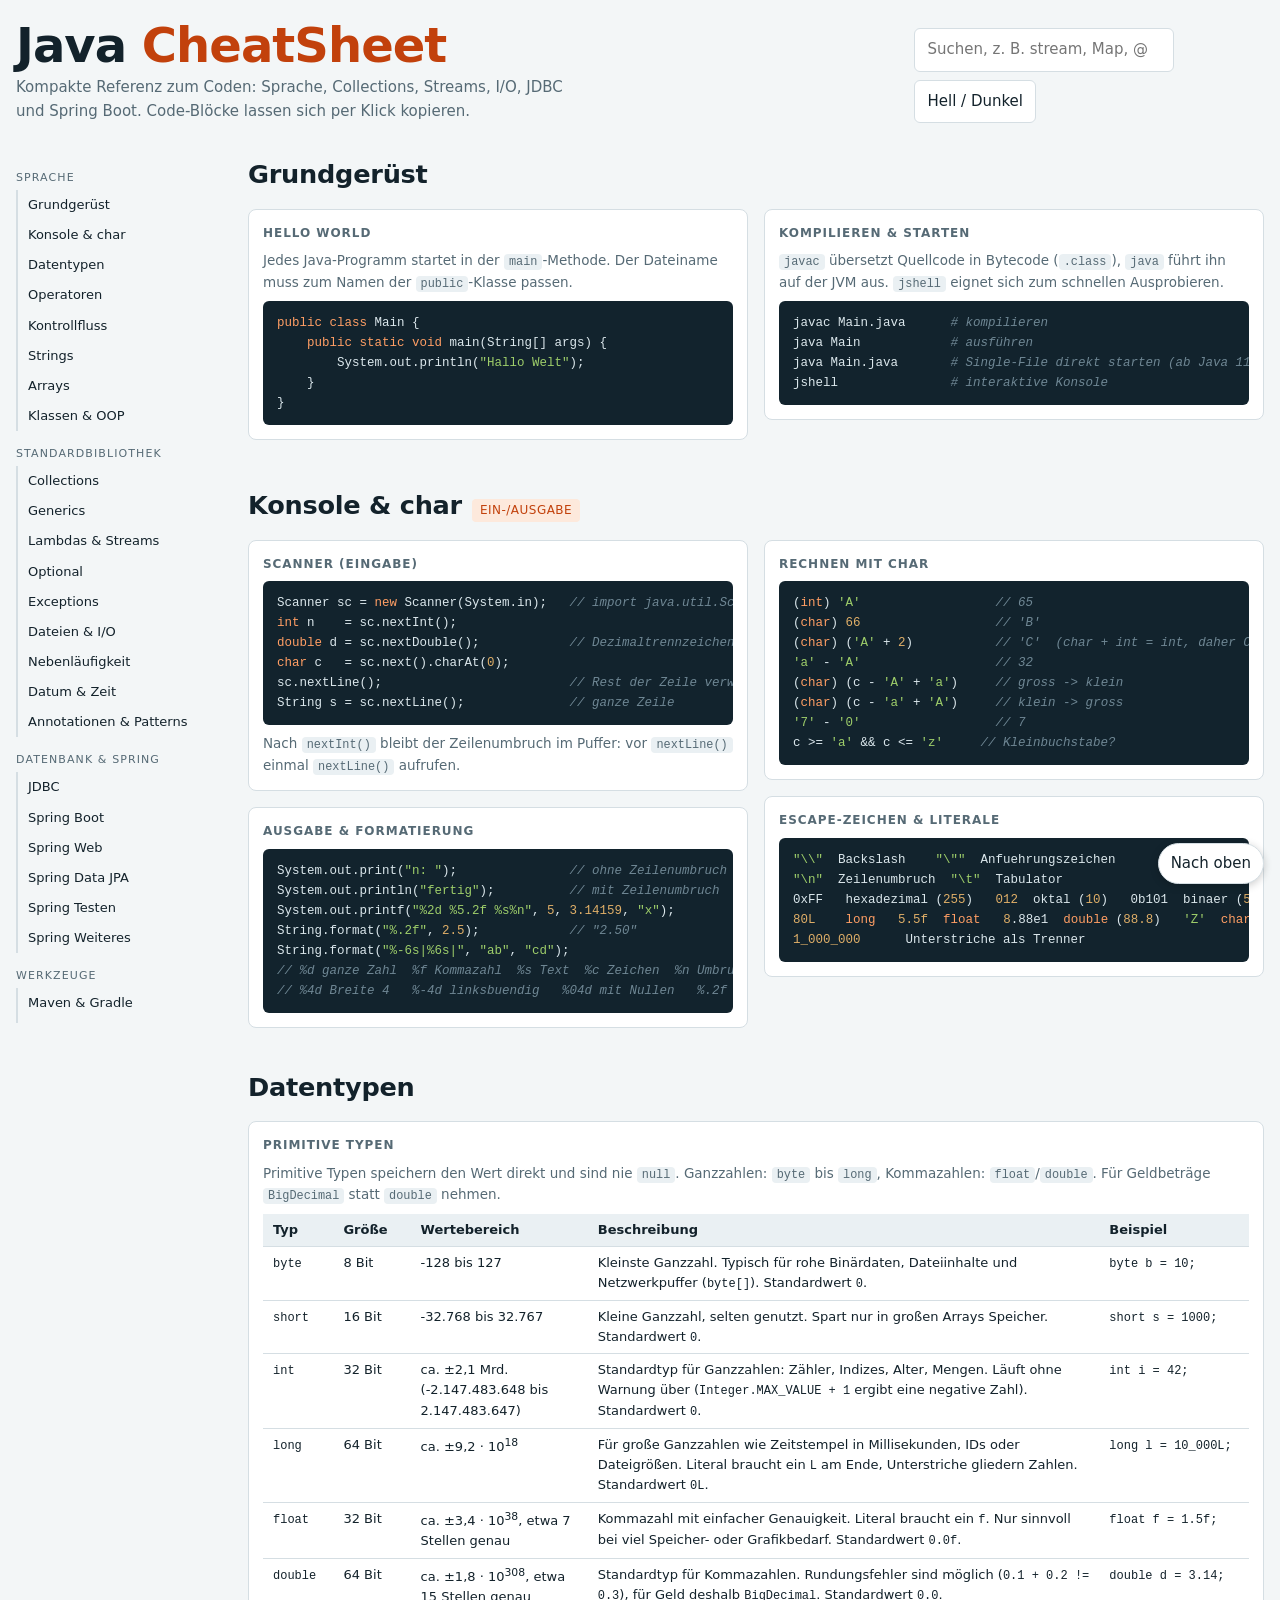
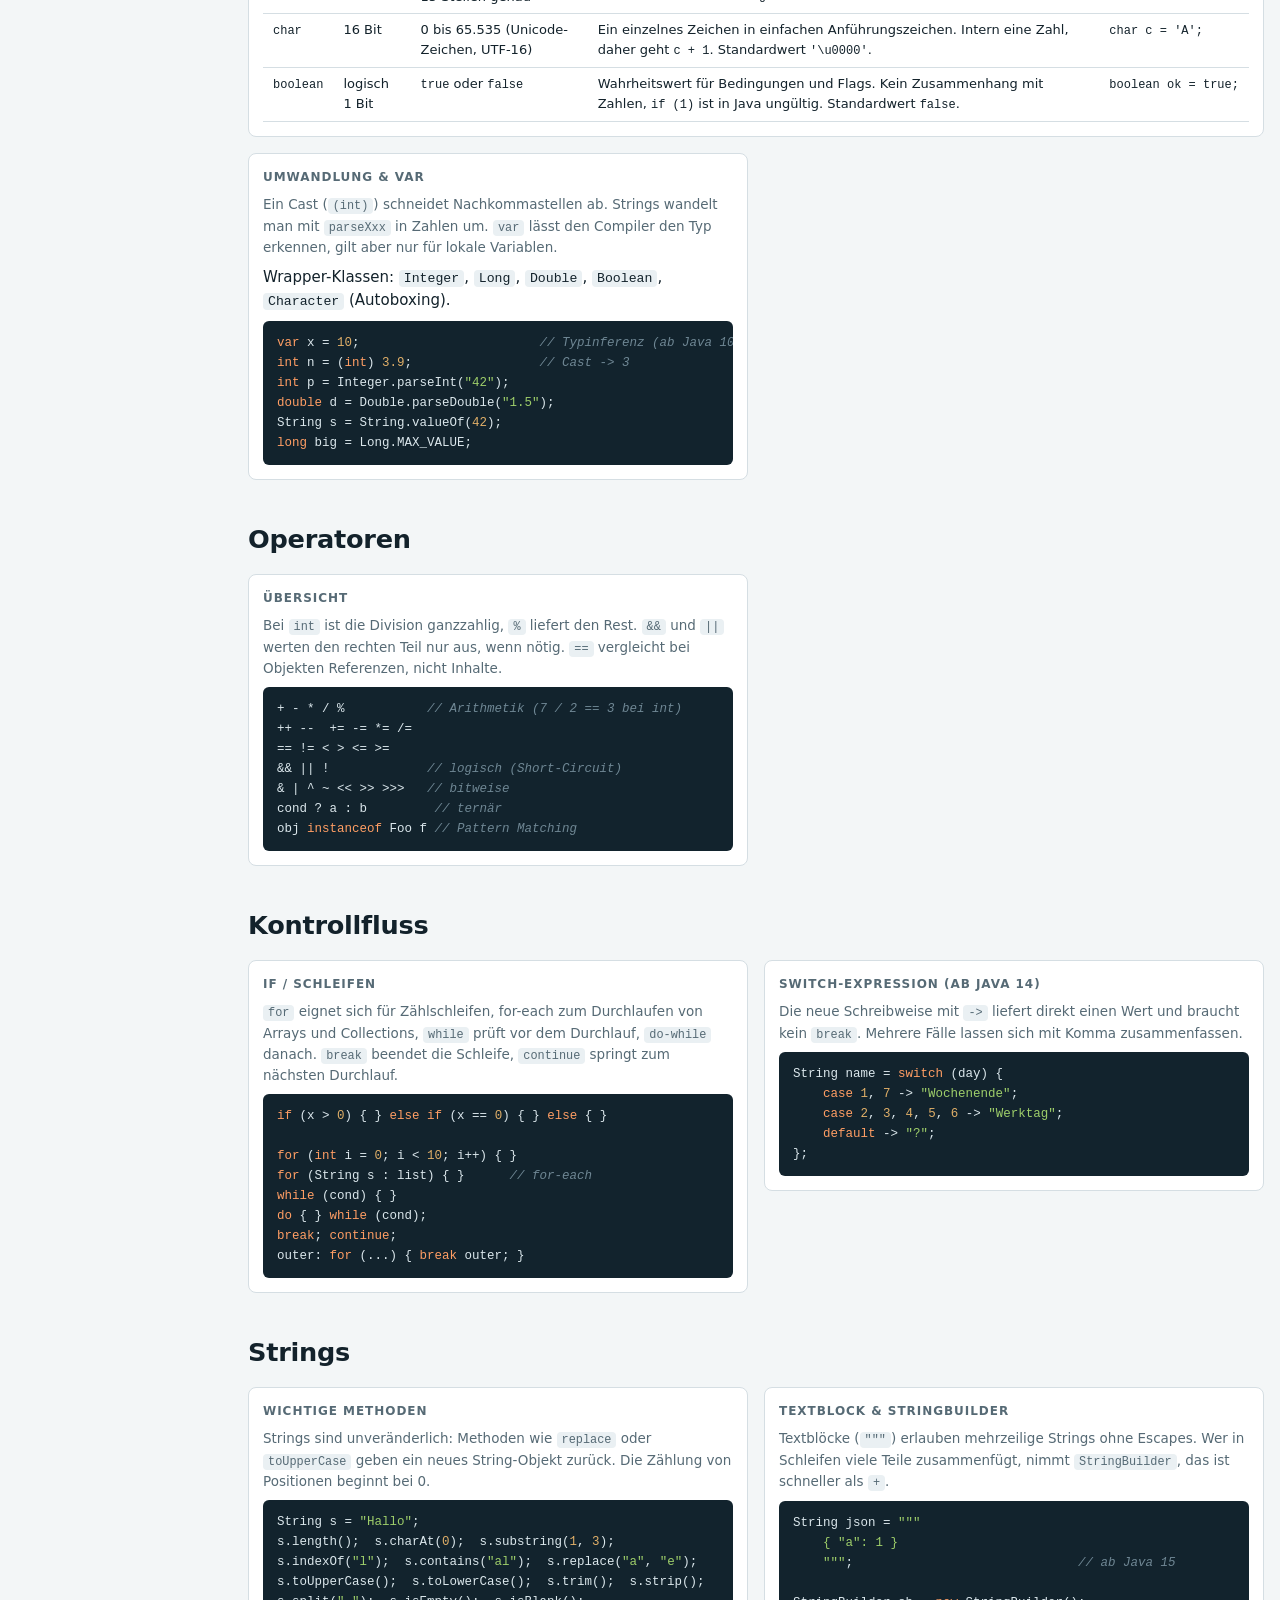
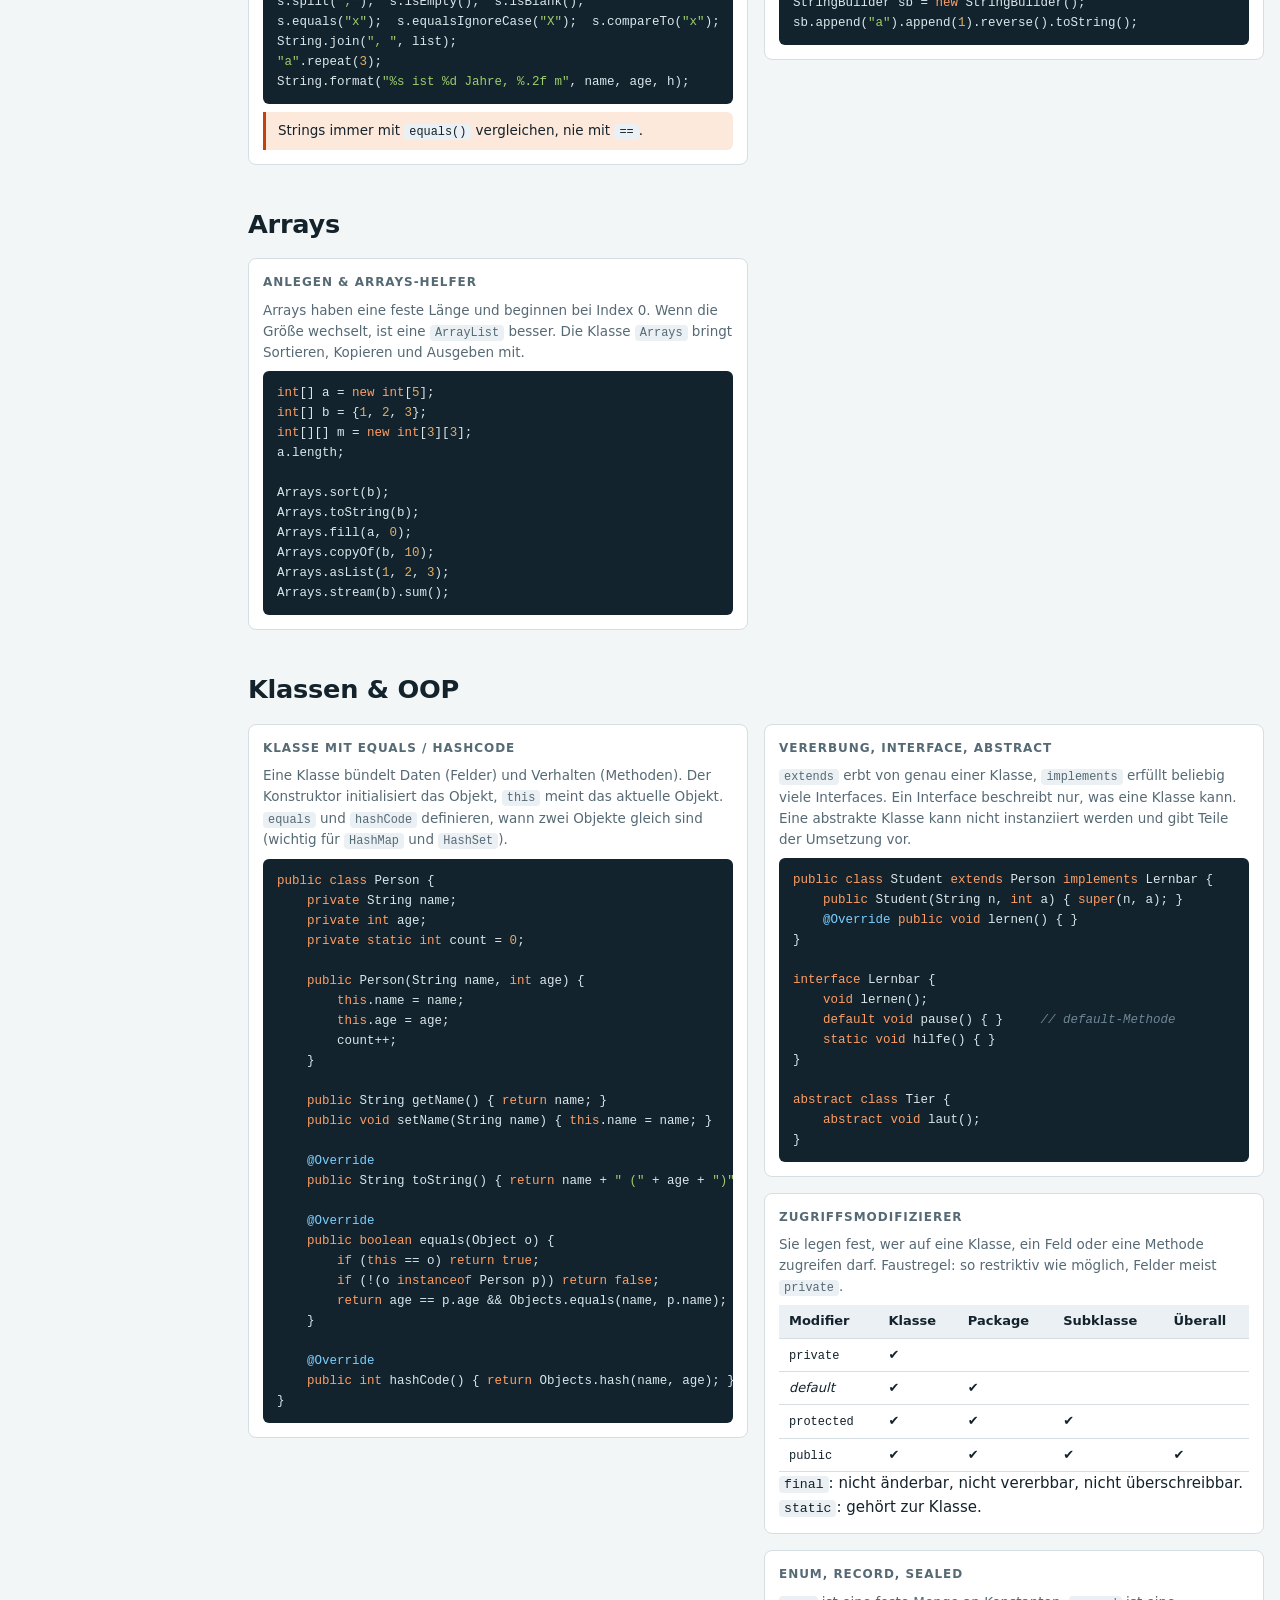
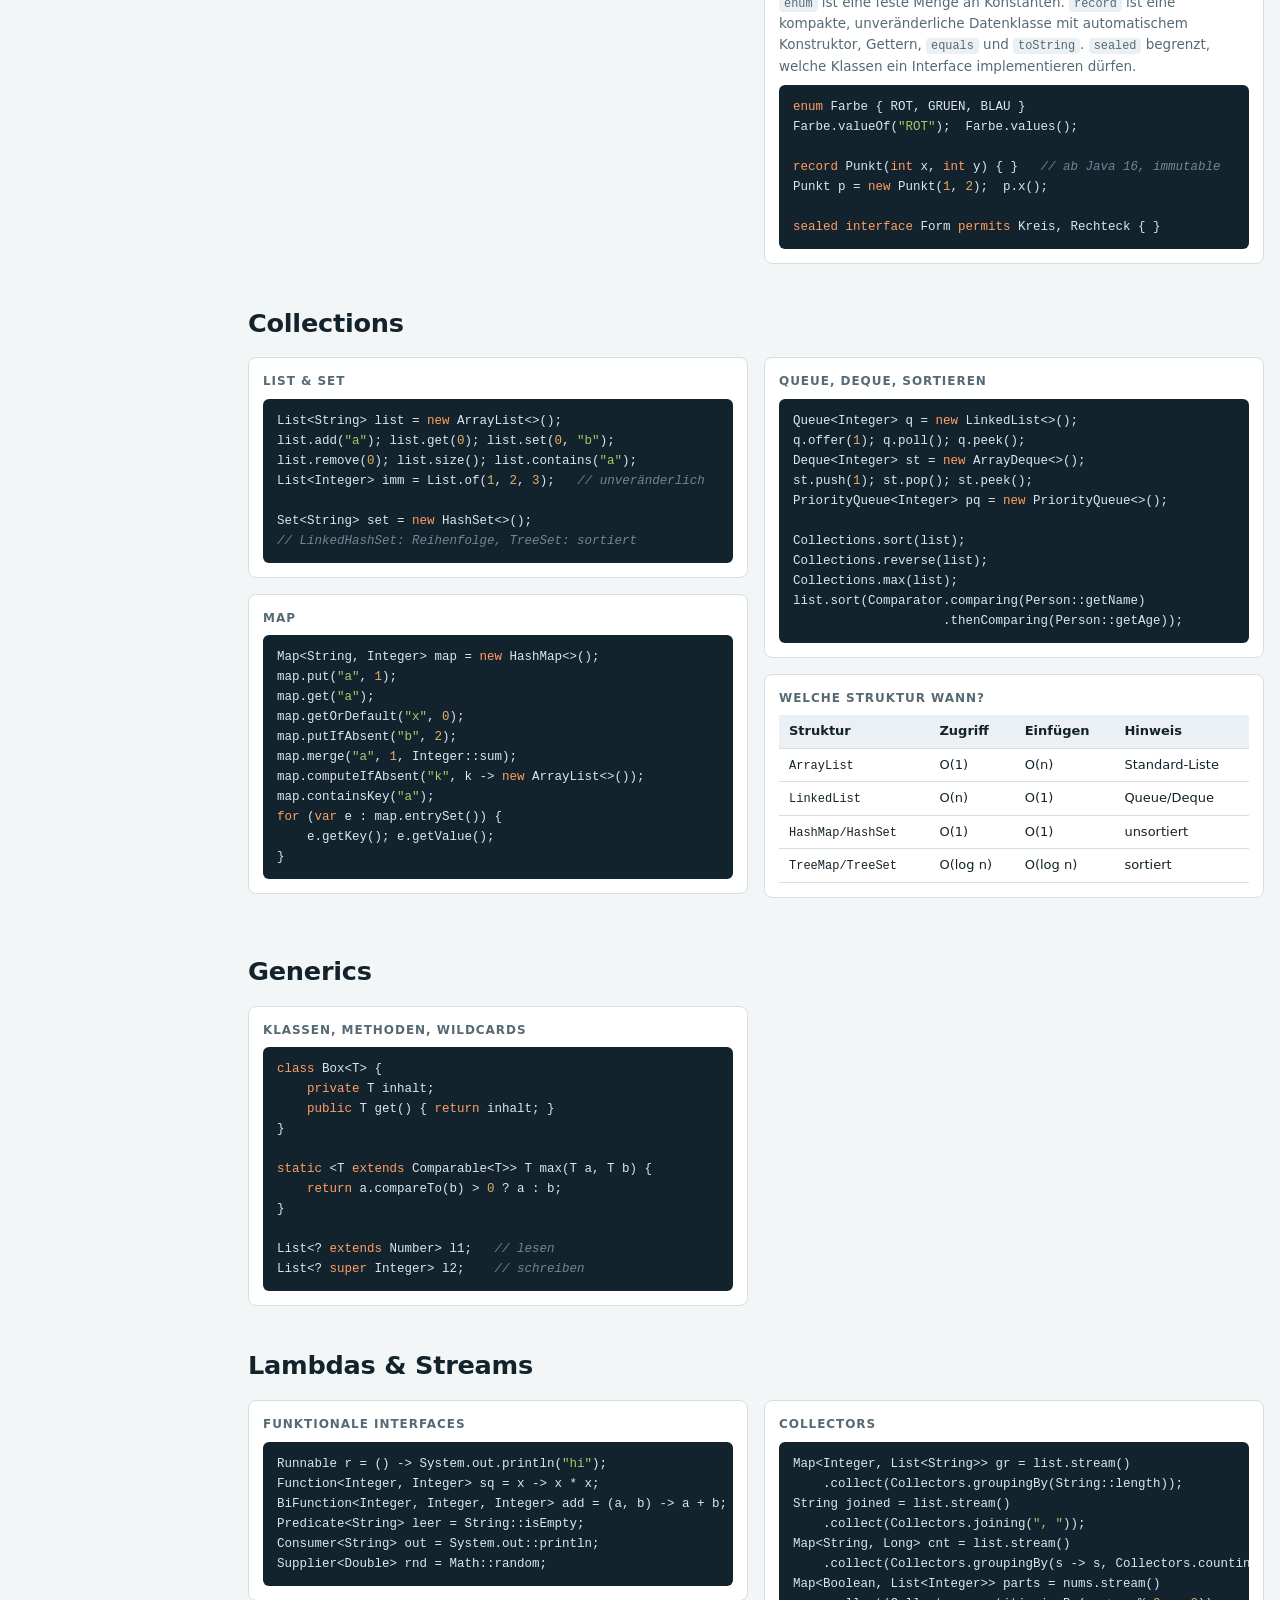
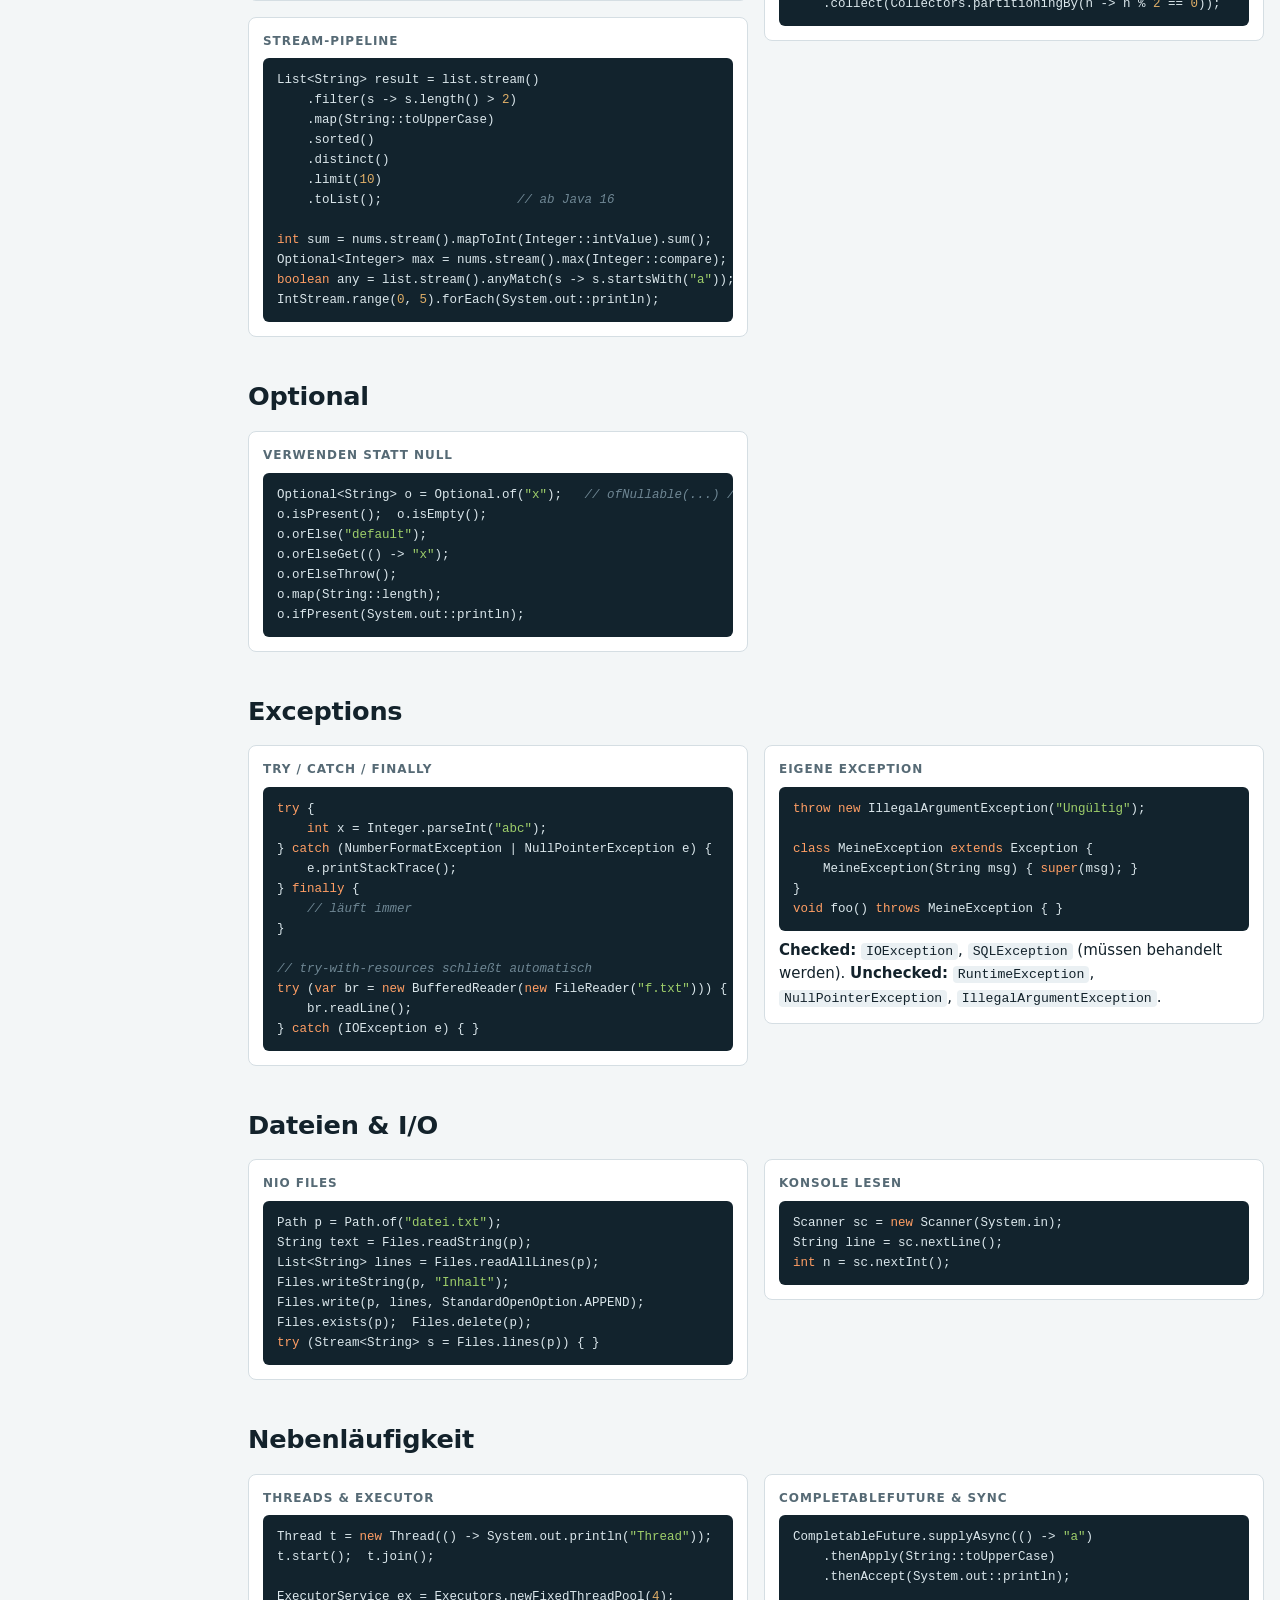
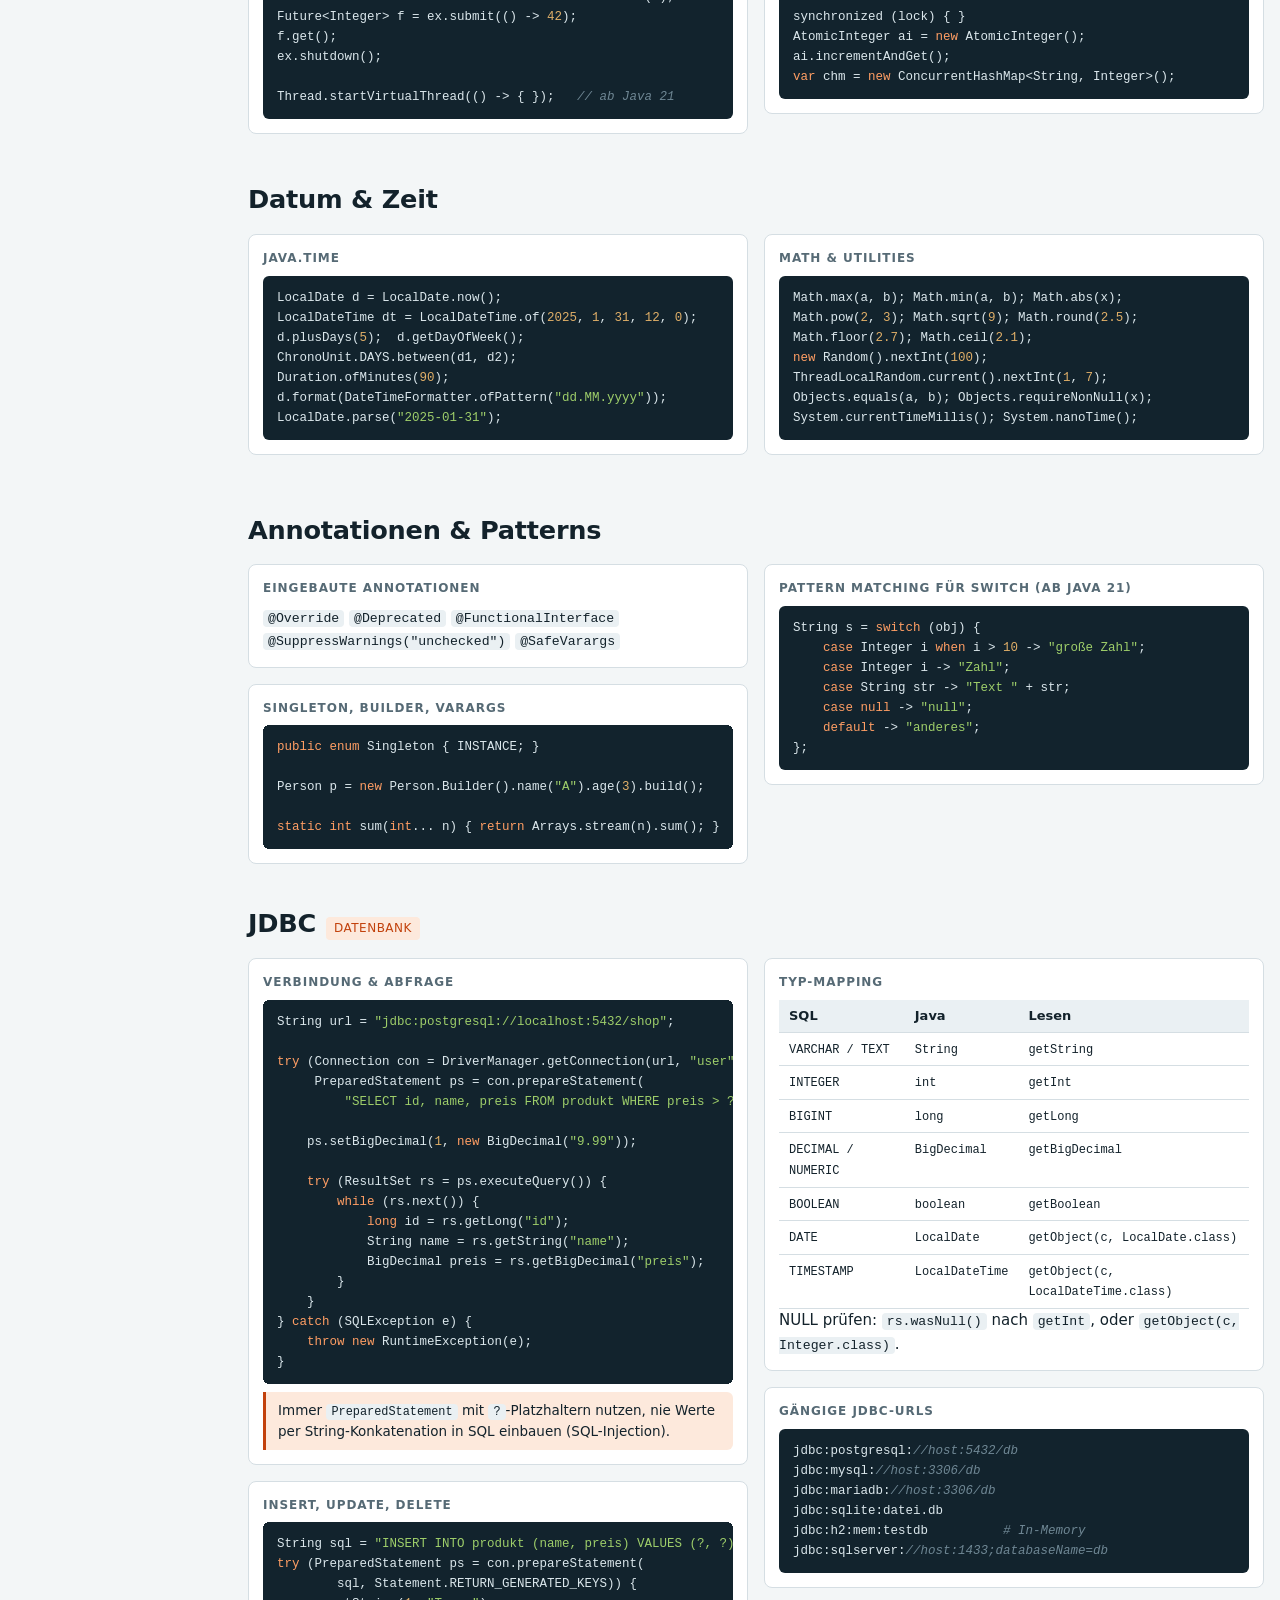
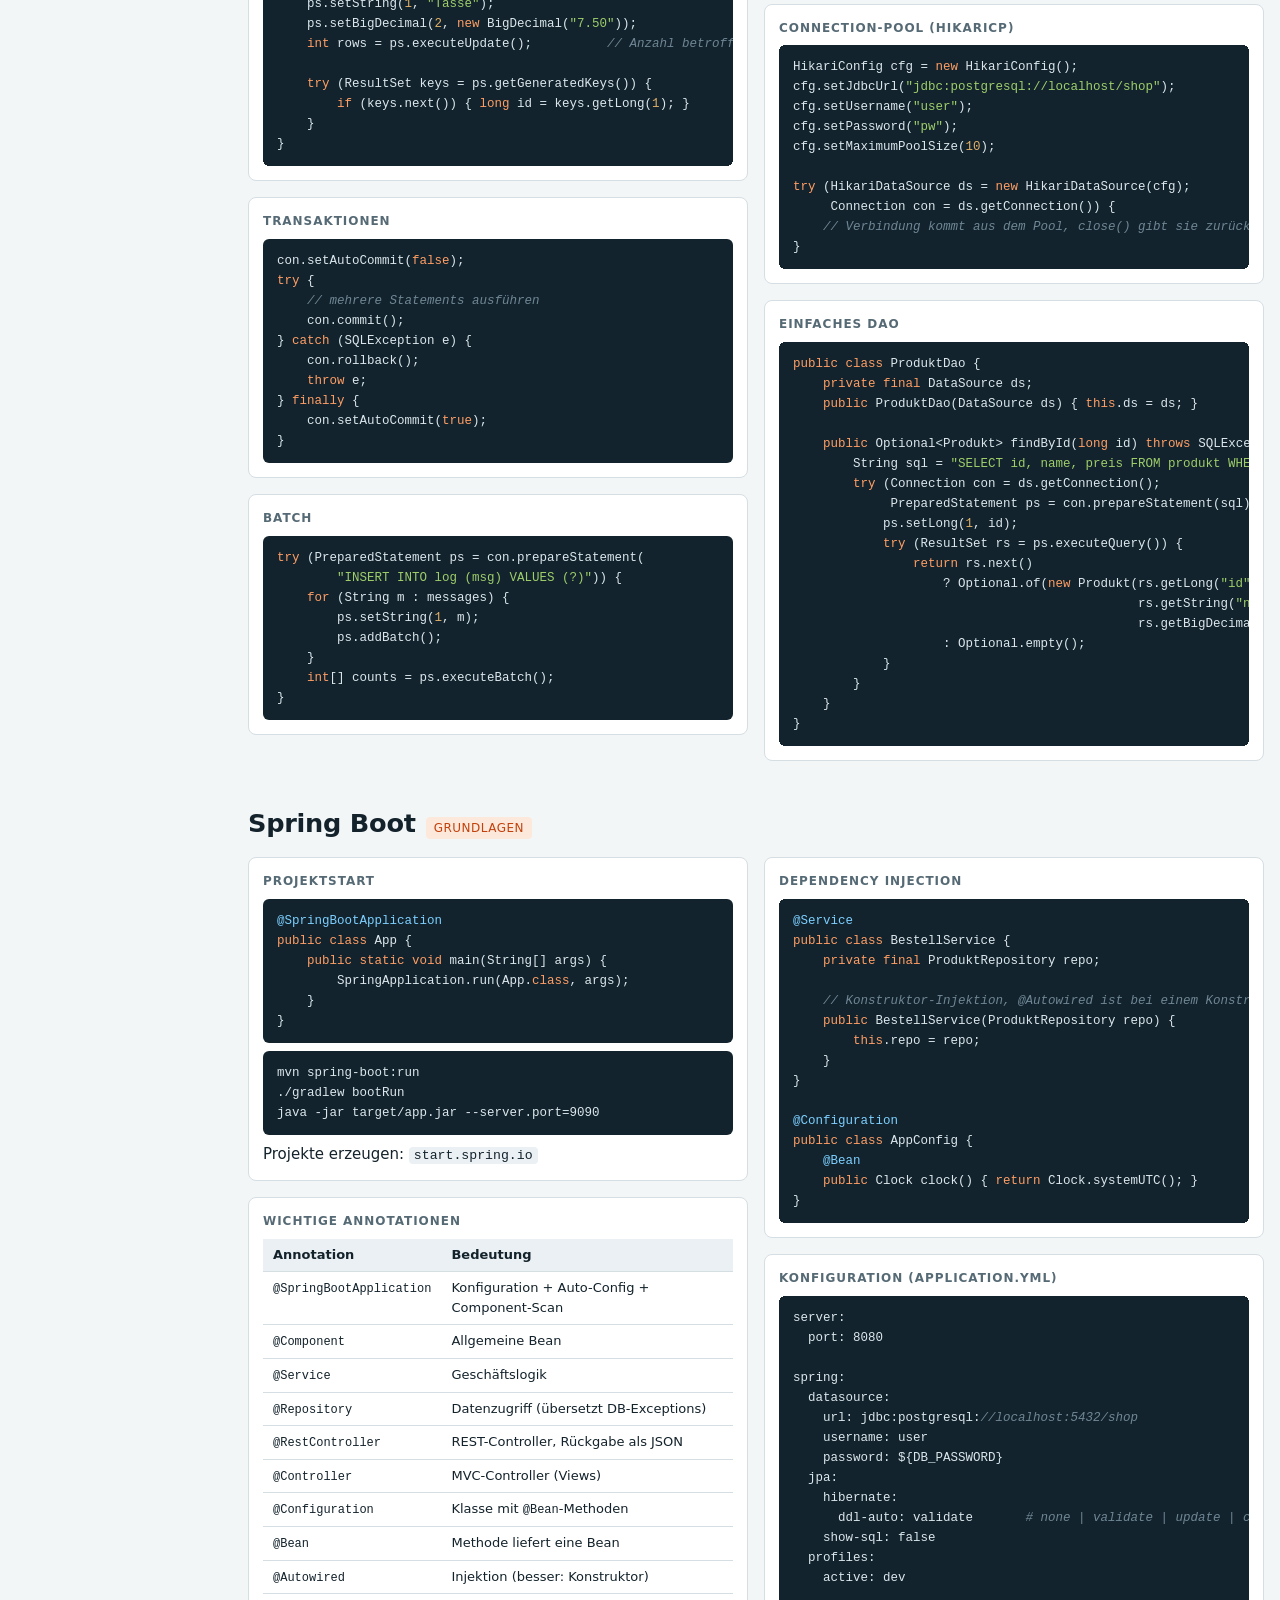
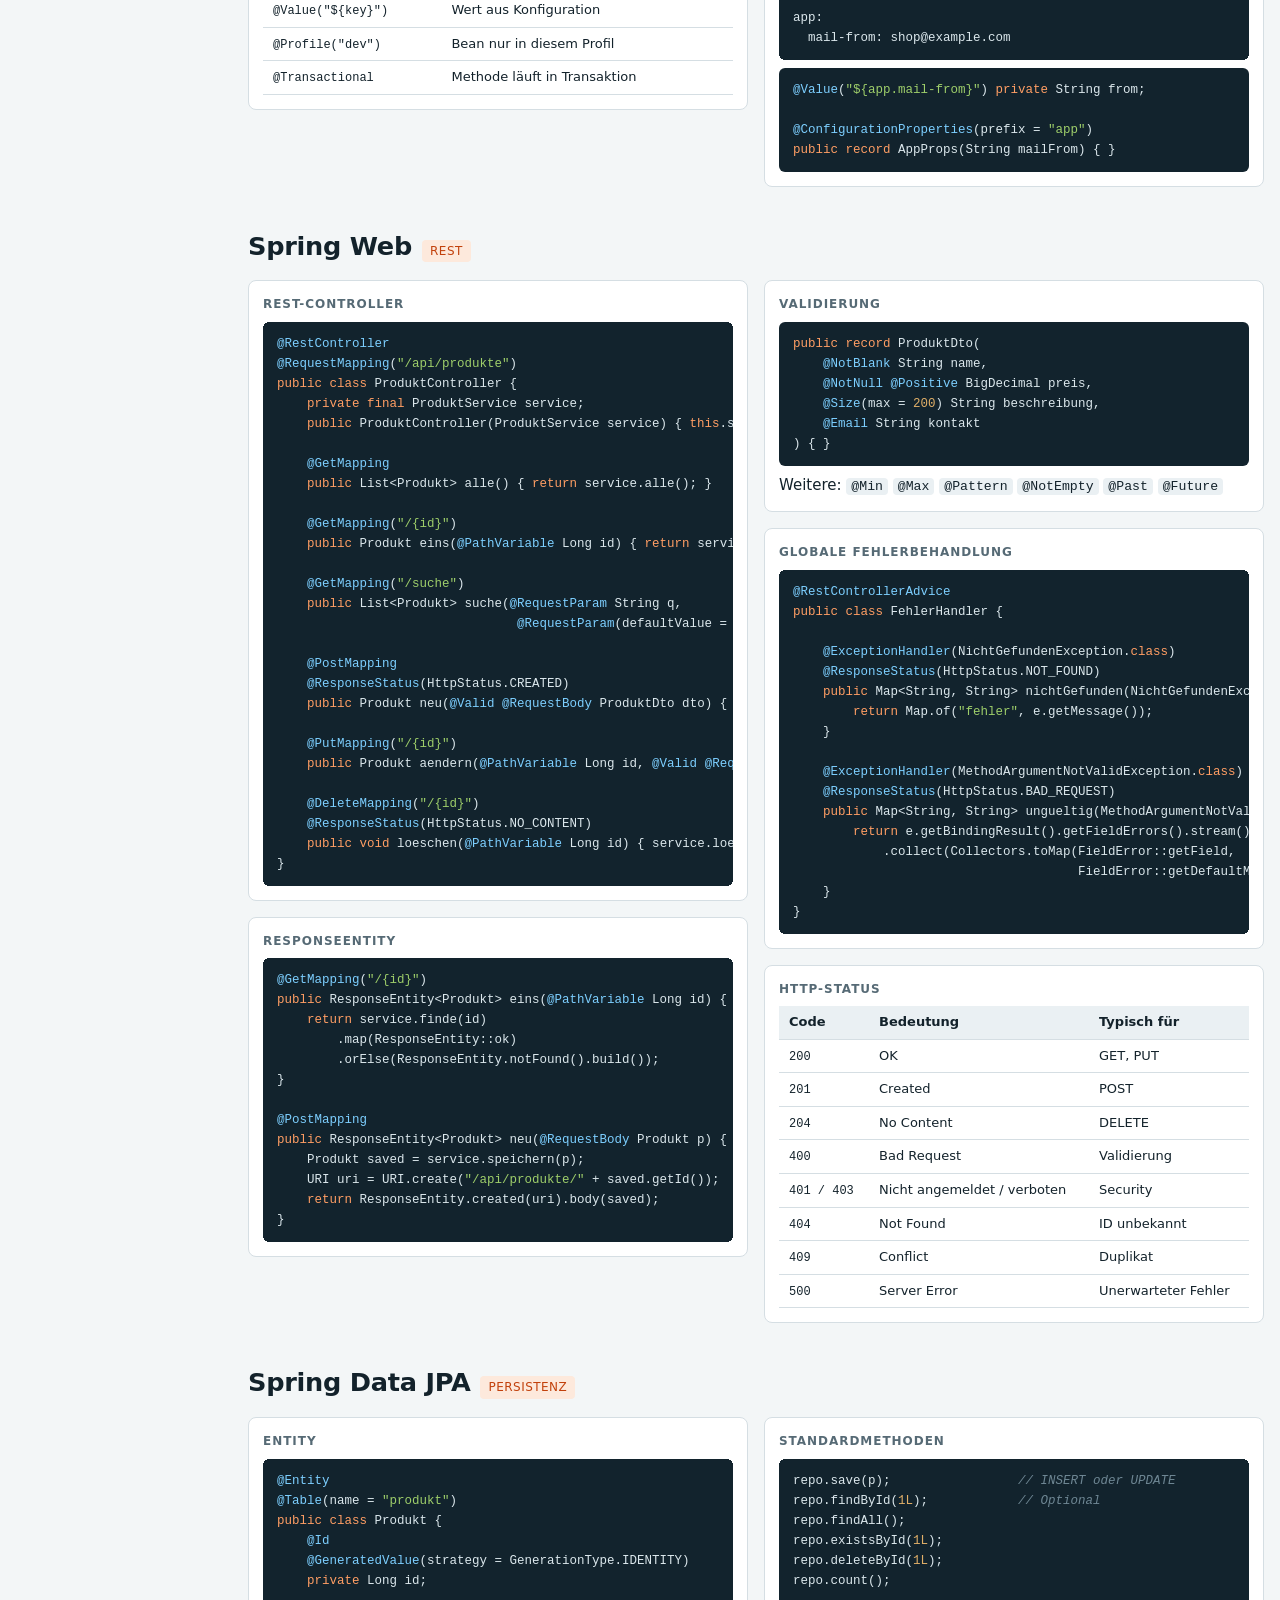
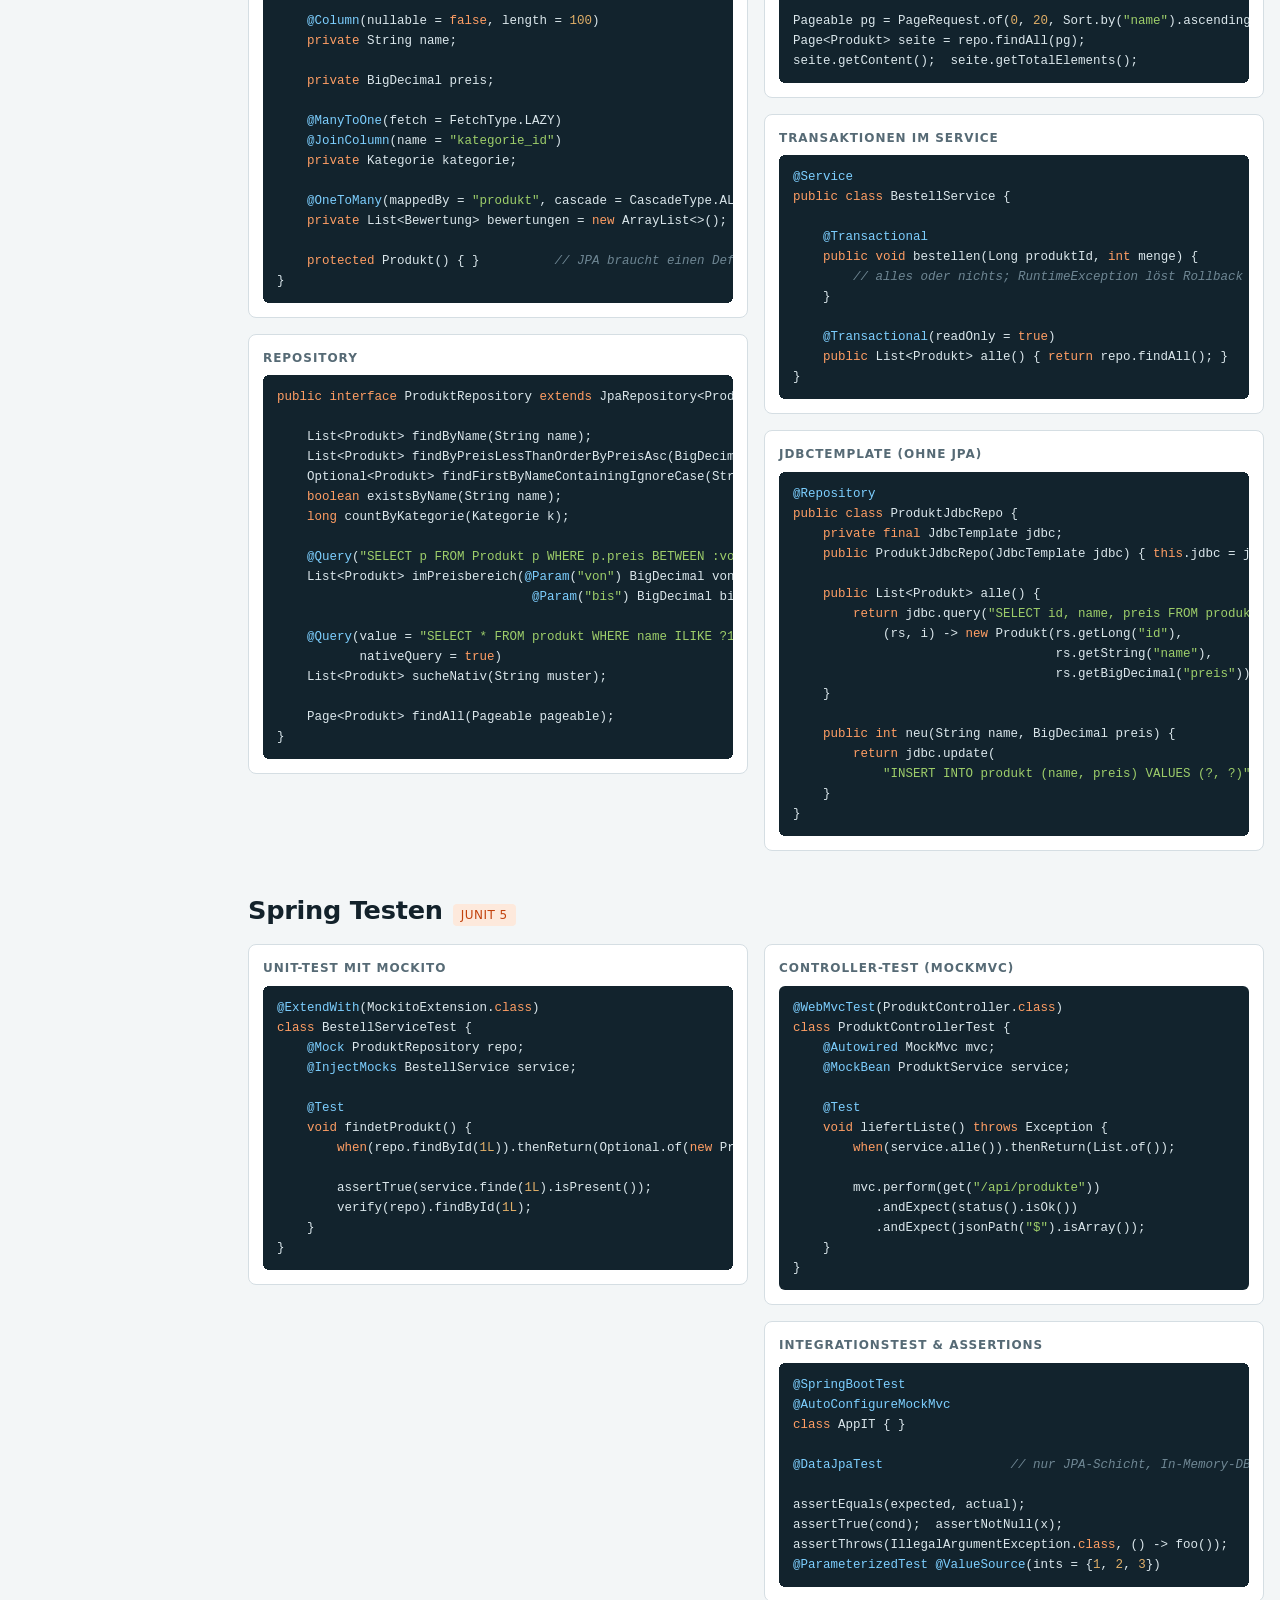
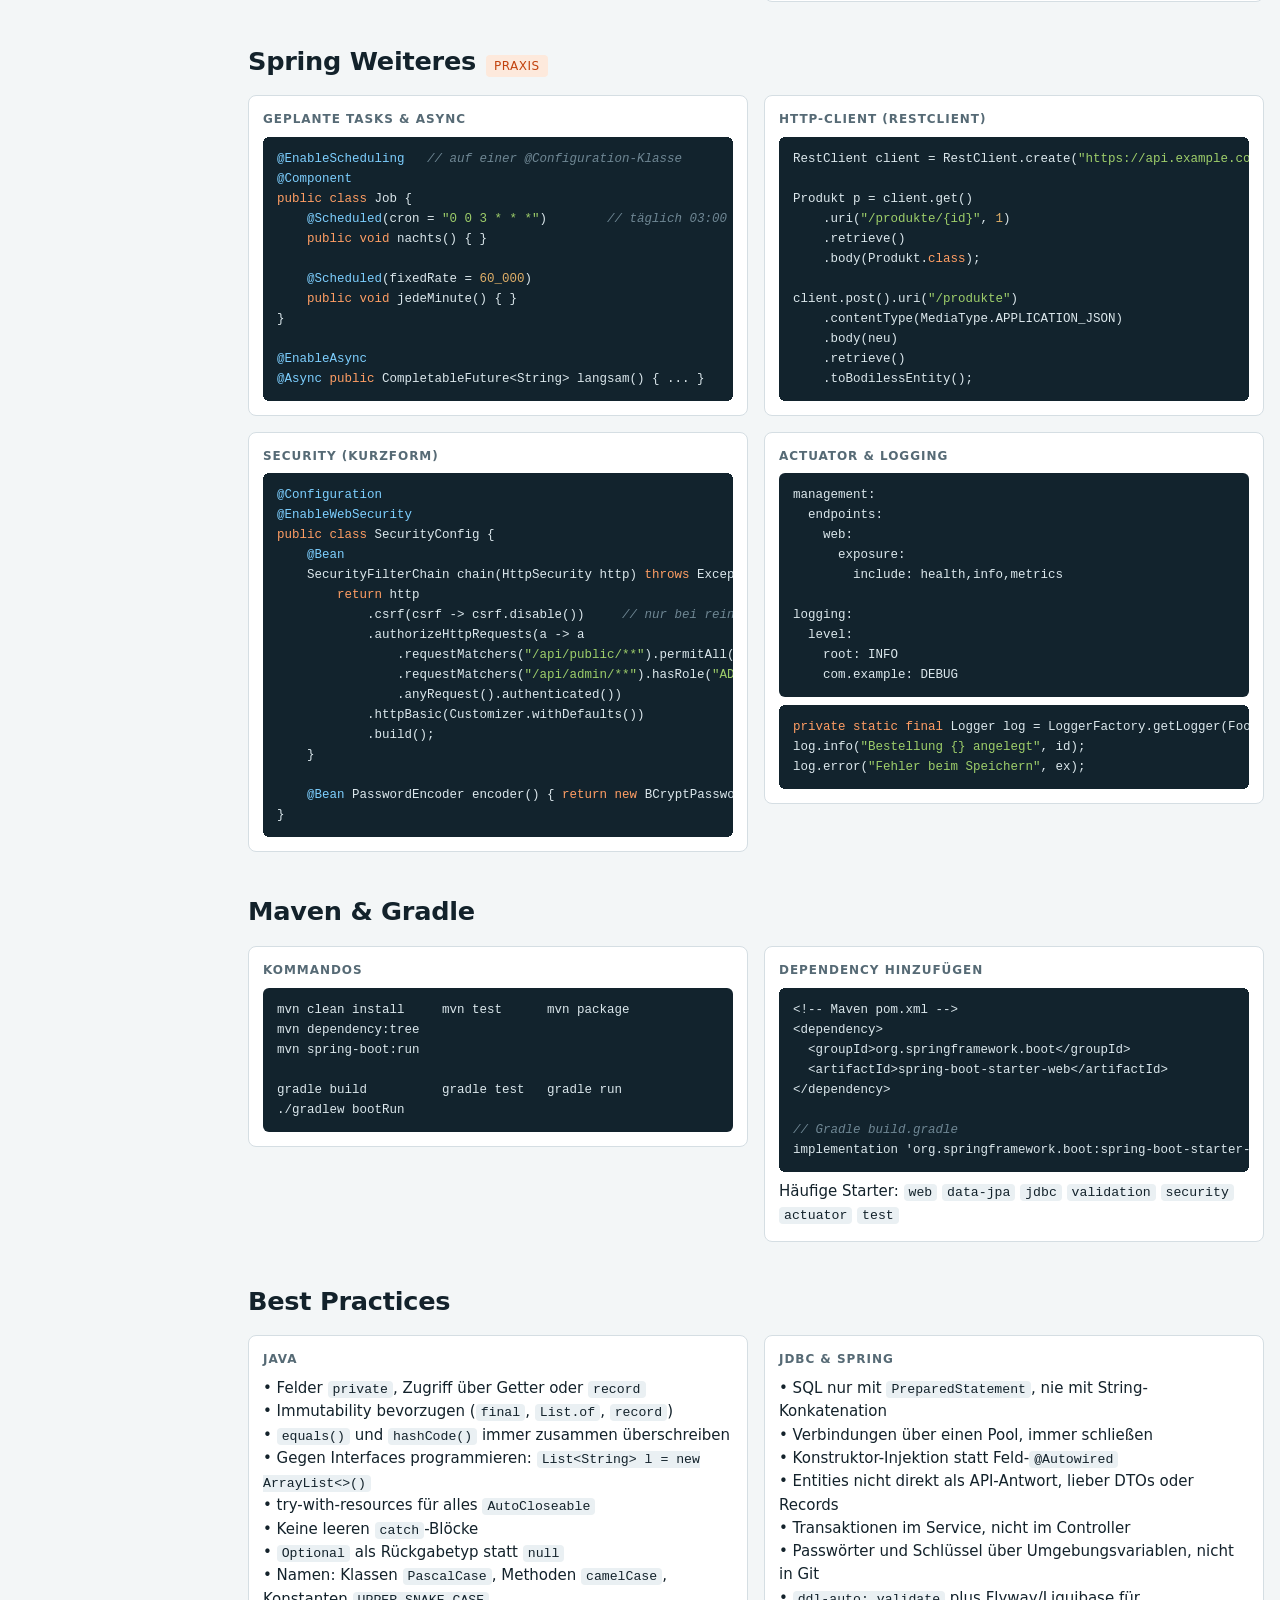
==== commit 0d6398c7: "Rework exam sheet around the three course exercise sheets; reference cheat sheet without exam part C" ====
--- a/java-cheatsheet-website.html
+++ b/java-cheatsheet-website.html
@@ -4,9 +4,6 @@
 <meta charset="utf-8">
 <meta name="viewport" content="width=device-width, initial-scale=1">
 <title>Java CheatSheet</title>
-<link rel="preconnect" href="https://fonts.googleapis.com">
-<link rel="preconnect" href="https://fonts.gstatic.com" crossorigin>
-<link rel="stylesheet" href="https://fonts.googleapis.com/css2?family=Bricolage+Grotesque:wght@600;700&family=IBM+Plex+Sans:wght@400;500;600&family=JetBrains+Mono:wght@400;500&display=swap">
 <style>
 /* Layout: sticky Themen-Navigation links, Snippet-Karten in mehrspaltigem Fluss rechts */
 :root{
@@ -90,6 +87,35 @@
 @media (prefers-reduced-motion: reduce){html{scroll-behavior:auto}}
 body{margin:0}
 [hidden]{display:none!important}
+
+h1{overflow-wrap:anywhere;font-size:clamp(1.7rem,7vw,3rem)}
+.nw{white-space:nowrap}
+.list{margin:0 0 8px;padding-left:20px}.list li{margin:3px 0}
+.plan{display:grid;grid-template-columns:repeat(auto-fit,minmax(240px,1fr));gap:12px}
+.day{border:1px solid var(--line);border-radius:8px;padding:10px 12px;background:var(--bg)}
+.day h4{margin:0 0 6px;font-family:var(--f-display);font-size:1rem}
+label{display:block;margin:4px 0;cursor:pointer}
+label.done{margin-top:10px;color:var(--muted);font-size:13.5px}
+input[type=checkbox]{margin-right:6px;accent-color:var(--accent);width:16px;height:16px;vertical-align:-3px}
+.progress{margin:10px 0 0;font-weight:600;color:var(--accent)}
+table.check td:nth-child(2){text-align:center}
+details{margin:8px 0}
+details>summary{cursor:pointer;font-weight:600;padding:4px 0}
+details.fx summary code{white-space:normal;word-break:break-word}
+details.fx{border-bottom:1px solid var(--line);padding:4px 0}
+.lvl{font-family:var(--f-body);font-size:11px;font-weight:600;color:var(--accent);background:var(--accent-soft);padding:2px 8px;border-radius:4px;text-transform:none;letter-spacing:0;margin-left:6px}
+pre[data-lang="out"]{background:#0b1b14;color:#bfe3c9}
+#top{position:fixed;right:16px;bottom:16px;padding:8px 12px;border-radius:999px;border:1px solid var(--line);background:var(--surface);color:var(--fg);box-shadow:0 2px 8px rgba(0,0,0,.2)}
+@media print{
+  body{background:#fff;color:#000;font-size:11px;padding:0}
+  .wrap{display:block}header.top .tools,nav,#top,.cp{display:none!important}
+  details>*{display:block}details:not([open])>*:not(summary){display:block}
+  .blk{break-inside:avoid;border-color:#999}
+  pre{background:#f4f4f4!important;color:#000!important;white-space:pre-wrap}
+  pre span{color:#000!important}
+  section{margin-bottom:16px}
+}
+.why{margin:8px 0 8px;font-size:13.5px}.why .list{margin-top:4px}
 </style>
 </head>
 <body>
@@ -107,6 +133,7 @@
 <nav aria-label="Themen"><ul id="nav"></ul></nav>
 <main id="main">
 
+
 <section id="grundgeruest" data-grp="Sprache"><h2>Grundgerüst</h2><div class="grid">
 <div class="blk"><h3>Hello World</h3><p class="ex">Jedes Java-Programm startet in der <code class="i">main</code>-Methode. Der Dateiname muss zum Namen der <code class="i">public</code>-Klasse passen.</p>
 <pre><code>public class Main {
@@ -119,6 +146,36 @@
 java Main            # ausführen
 java Main.java       # Single-File direkt starten (ab Java 11)
 jshell               # interaktive Konsole</code></pre></div>
+</div></section>
+
+<section id="konsole" data-grp="Sprache"><h2>Konsole &amp; char <small>Ein-/Ausgabe</small></h2><div class="grid">
+<div class="blk"><h3>Scanner (Eingabe)</h3><pre><code>Scanner sc = new Scanner(System.in);   // import java.util.Scanner;
+int n    = sc.nextInt();
+double d = sc.nextDouble();            // Dezimaltrennzeichen laut System
+char c   = sc.next().charAt(0);
+sc.nextLine();                         // Rest der Zeile verwerfen
+String s = sc.nextLine();              // ganze Zeile</code></pre>
+<p class="ex">Nach <code class="i">nextInt()</code> bleibt der Zeilenumbruch im Puffer: vor <code class="i">nextLine()</code> einmal <code class="i">nextLine()</code> aufrufen.</p></div>
+<div class="blk"><h3>Ausgabe &amp; Formatierung</h3><pre><code>System.out.print("n: ");               // ohne Zeilenumbruch
+System.out.println("fertig");          // mit Zeilenumbruch
+System.out.printf("%2d %5.2f %s%n", 5, 3.14159, "x");
+String.format("%.2f", 2.5);            // "2.50"
+String.format("%-6s|%6s|", "ab", "cd");
+// %d ganze Zahl  %f Kommazahl  %s Text  %c Zeichen  %n Umbruch  %% Prozent
+// %4d Breite 4   %-4d linksbuendig   %04d mit Nullen   %.2f 2 Stellen</code></pre></div>
+<div class="blk"><h3>Rechnen mit char</h3><pre><code>(int) 'A'                  // 65
+(char) 66                  // 'B'
+(char) ('A' + 2)           // 'C'  (char + int = int, daher Cast)
+'a' - 'A'                  // 32
+(char) (c - 'A' + 'a')     // gross -&gt; klein
+(char) (c - 'a' + 'A')     // klein -&gt; gross
+'7' - '0'                  // 7
+c &gt;= 'a' &amp;&amp; c &lt;= 'z'     // Kleinbuchstabe?</code></pre></div>
+<div class="blk"><h3>Escape-Zeichen &amp; Literale</h3><pre><code>"\\"  Backslash    "\""  Anfuehrungszeichen
+"\n"  Zeilenumbruch  "\t"  Tabulator
+0xFF   hexadezimal (255)   012  oktal (10)   0b101  binaer (5)
+80L    long   5.5f  float   8.88e1  double (88.8)   'Z'  char
+1_000_000      Unterstriche als Trenner</code></pre></div>
 </div></section>
 
 <section id="datentypen" data-grp="Sprache"><h2>Datentypen</h2><div class="grid">
@@ -969,7 +1026,7 @@
 
 <div class="empty hide" id="empty">Keine Treffer. Anderen Suchbegriff versuchen.</div>
 </main>
-<footer>Java 21 / Spring Boot 3. Beispiele sind verkürzt, Imports sind weggelassen.</footer>
+<footer>Alle Lösungen wurden mit Java 21 kompiliert und mit den Beispielen des Übungsblatts getestet.</footer>
 </div>
 <script>
 (function(){
@@ -1007,7 +1064,7 @@
   document.querySelectorAll('pre').forEach(function(pre){
     var code = pre.querySelector('code');
     var raw = code.textContent;
-    hl(code, pre.getAttribute('data-lang') || 'java');
+    if (pre.getAttribute('data-lang') !== 'out') hl(code, pre.getAttribute('data-lang') || 'java');
     var wrap = document.createElement('div'); wrap.className = 'code';
     pre.parentNode.insertBefore(wrap, pre); wrap.appendChild(pre);
     var b = document.createElement('button'); b.type = 'button'; b.className = 'cp'; b.textContent = 'Kopieren';
@@ -1058,6 +1115,30 @@
   }
   q.addEventListener('input', filter);
 
+
+  var boxes = Array.prototype.slice.call(document.querySelectorAll('input[type=checkbox][data-key]'));
+  function store(k, v){ try { if (v) localStorage.setItem('jp-' + k, '1'); else localStorage.removeItem('jp-' + k); } catch (e) {} }
+  function load(k){ try { return localStorage.getItem('jp-' + k) === '1'; } catch (e) { return false; } }
+  function cnt(pfx){ var l = boxes.filter(function(b){ return b.getAttribute('data-key').indexOf(pfx) === 0; }); return [l.filter(function(b){ return b.checked; }).length, l.length]; }
+  function upd(){
+    var p = document.getElementById('plan-progress'), t = document.getElementById('task-progress'), a, c;
+    if (p) { a = cnt('p-'); p.textContent = a[0] + ' von ' + a[1] + ' Schritten erledigt'; }
+    if (t) { c = cnt('a-'); t.textContent = c[0] + ' von ' + c[1] + ' Aufgaben gelöst'; }
+  }
+  boxes.forEach(function(b){
+    b.checked = load(b.getAttribute('data-key'));
+    b.addEventListener('change', function(){ store(b.getAttribute('data-key'), b.checked); upd(); });
+  });
+  upd();
+  document.addEventListener('keydown', function(e){
+    var ae = document.activeElement, typing = ae && /INPUT|TEXTAREA/.test(ae.tagName) && ae.type !== 'checkbox';
+    if (e.key === '/' && !typing) { e.preventDefault(); q.focus(); }
+    if (e.key === 'Escape' && ae === q) { q.value = ''; filter(); q.blur(); }
+  });
+  var topBtn = document.createElement('button'); topBtn.id = 'top'; topBtn.type = 'button'; topBtn.textContent = 'Nach oben';
+  topBtn.addEventListener('click', function(){ scrollTo({top: 0}); });
+  document.body.appendChild(topBtn);
+
   // Theme
   var root = document.documentElement;
   document.getElementById('theme').addEventListener('click', function(){
